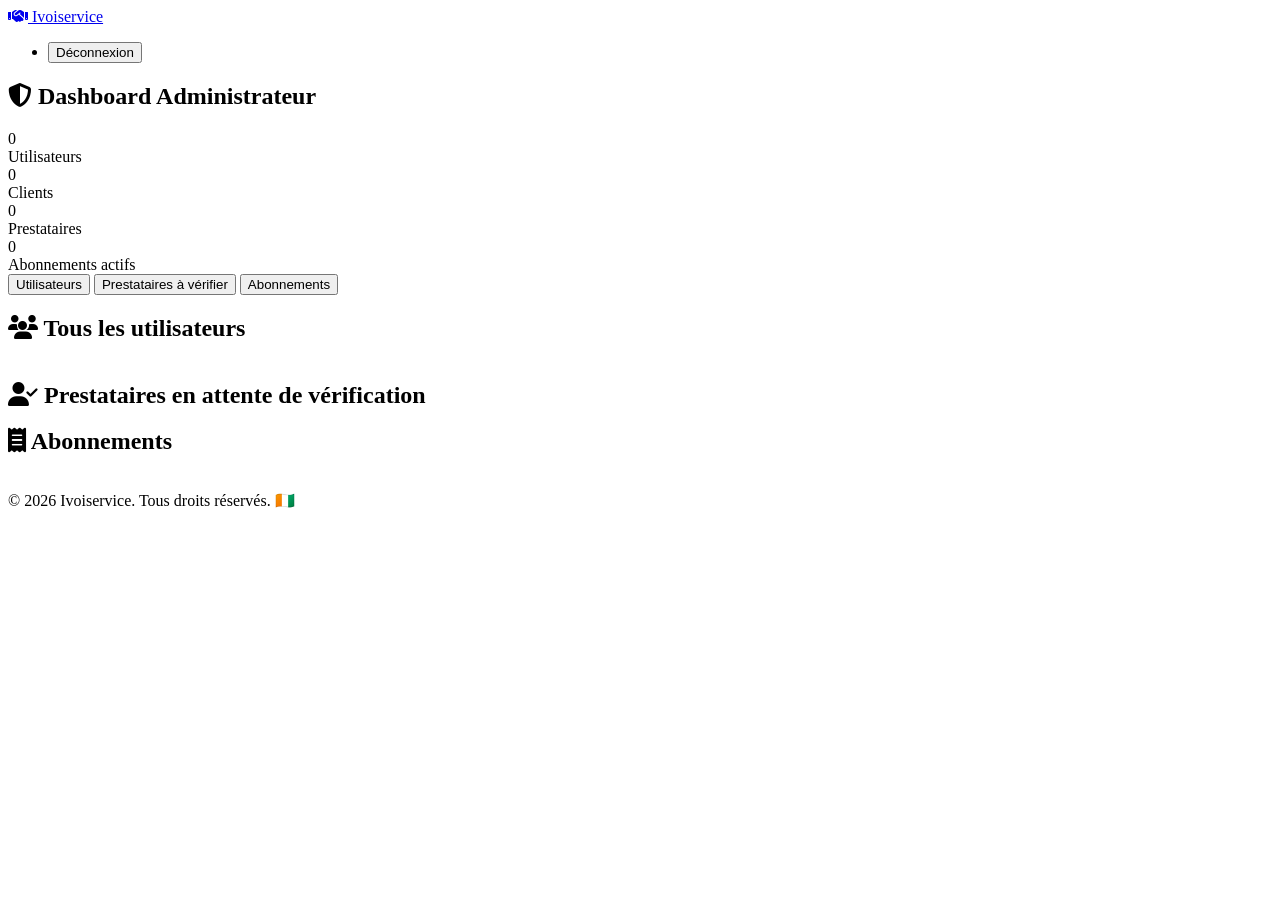
==== admin-dashboard.html @ 0ebce22f "Add admin dashboard HTML structure" ====
<!DOCTYPE html>
<html lang="fr">
<head>
  <meta charset="UTF-8">
  <meta name="viewport" content="width=device-width, initial-scale=1.0">
  <title>Dashboard Admin - Ivoiservice</title>
  <link rel="icon" type="image/svg+xml" href="data:image/svg+xml,<svg xmlns='http://www.w3.org/2000/svg' viewBox='0 0 100 100'><text y='.9em' font-size='90'>🇨🇮</text></svg>">
  <link href="https://fonts.googleapis.com/css2?family=Inter:wght@300;400;500;600;700;800&display=swap" rel="stylesheet">
  <link rel="stylesheet" href="https://cdn.jsdelivr.net/npm/@fortawesome/fontawesome-free@6.4.0/css/all.min.css">
  <link rel="stylesheet" href="css/style.css">
  <link rel="stylesheet" href="css/responsive.css">
</head>
<body>
  <header class="header">
    <div class="container">
      <nav class="navbar">
        <a href="index.html" class="logo">
          <i class="fas fa-handshake"></i>
          <span>Ivoiservice</span>
        </a>
        <ul class="nav-links">
          <li><button onclick="logout()" class="btn btn-outline btn-sm">Déconnexion</button></li>
        </ul>
      </nav>
    </div>
  </header>

  <section class="services">
    <div class="container">
      <h1 class="section-title">
        <i class="fas fa-shield-alt text-primary"></i>
        Dashboard Administrateur
      </h1>
      
      <div class="stats-grid mb-lg">
        <div class="stat-card">
          <div class="stat-value" id="totalUsers">0</div>
          <div class="stat-label">Utilisateurs</div>
        </div>
        <div class="stat-card">
          <div class="stat-value" id="totalClients">0</div>
          <div class="stat-label">Clients</div>
        </div>
        <div class="stat-card">
          <div class="stat-value" id="totalProviders">0</div>
          <div class="stat-label">Prestataires</div>
        </div>
        <div class="stat-card">
          <div class="stat-value" id="activeSubscriptions">0</div>
          <div class="stat-label">Abonnements actifs</div>
        </div>
      </div>
      
      <div class="tabs mb-md">
        <button class="tab active" onclick="switchTab('users')">Utilisateurs</button>
        <button class="tab" onclick="switchTab('providers')">Prestataires à vérifier</button>
        <button class="tab" onclick="switchTab('subscriptions')">Abonnements</button>
      </div>
      
      <div class="tab-content active" id="users-content">
        <div class="card">
          <h2><i class="fas fa-users text-primary"></i> Tous les utilisateurs</h2>
          <div class="table-container">
            <table id="usersTable"></table>
          </div>
        </div>
      </div>
      
      <div class="tab-content" id="providers-content">
        <div class="card">
          <h2><i class="fas fa-user-check text-primary"></i> Prestataires en attente de vérification</h2>
          <div id="providersVerificationList"></div>
        </div>
      </div>
      
      <div class="tab-content" id="subscriptions-content">
        <div class="card">
          <h2><i class="fas fa-receipt text-primary"></i> Abonnements</h2>
          <div class="table-container">
            <table id="subscriptionsTable"></table>
          </div>
        </div>
      </div>
    </div>
  </section>

  <footer class="footer">
    <div class="container">
      <div class="footer-bottom">
        <p>&copy; 2026 Ivoiservice. Tous droits réservés. 🇨🇮</p>
      </div>
    </div>
  </footer>

  <script src="js/utils.js"></script>
  <script src="js/auth.js"></script>
  <script src="js/search.js"></script>
  <script src="js/subscription.js"></script>
  <script>
    if (!Utils.requireRole('ADMIN')) {
      // Redirection gérée par requireRole
    } else {
      loadDashboard();
    }
    
    function loadDashboard() {
      loadStats();
      loadUsers();
      loadProvidersVerification();
      loadSubscriptions();
    }
    
    function loadStats() {
      const users = Utils.Storage.get('users', []);
      const clients = users.filter(u => u.role === 'CLIENT');
      const providers = users.filter(u => u.role === 'PROVIDER');
      const subStats = Subscription.getSubscriptionStats();
      
      document.getElementById('totalUsers').textContent = users.length;
      document.getElementById('totalClients').textContent = clients.length;
      document.getElementById('totalProviders').textContent = providers.length;
      document.getElementById('activeSubscriptions').textContent = subStats.active;
    }
    
    function loadUsers() {
      const users = Utils.Storage.get('users', []);
      const table = document.getElementById('usersTable');
      
      const roleColors = { CLIENT: 'primary', PROVIDER: 'warning', ADMIN: 'error' };
      
      table.innerHTML = `
        <thead>
          <tr>
            <th>Nom</th>
            <th>Email</th>
            <th>Téléphone</th>
            <th>Rôle</th>
            <th>Date d'inscription</th>
          </tr>
        </thead>
        <tbody>
          ${users.map(user => `
            <tr>
              <td>${user.firstName} ${user.lastName}</td>
              <td>${user.email}</td>
              <td>${Utils.formatPhoneNumber(user.phone)}</td>
              <td><span class="badge badge-${roleColors[user.role]}">${user.role}</span></td>
              <td>${Utils.formatDate(user.createdAt)}</td>
            </tr>
          `).join('')}
        </tbody>
      `;
    }
    
    function loadProvidersVerification() {
      const providerProfiles = Utils.Storage.get('providerProfiles', []);
      const users = Utils.Storage.get('users', []);
      const list = document.getElementById('providersVerificationList');
      
      const unverified = providerProfiles.filter(p => !p.isVerified);
      
      if (unverified.length === 0) {
        list.innerHTML = '<p class="text-light text-center" style="padding: 2rem;">Tous les prestataires sont vérifiés</p>';
        return;
      }
      
      list.innerHTML = unverified.map(profile => {
        const user = users.find(u => u.id === profile.userId);
        if (!user) return '';
        
        const professionName = Utils.PROFESSIONS[profile.profession];
        
        return `
          <div style="padding: 1.5rem; border-bottom: 1px solid var(--border);">
            <div style="display: flex; justify-content: space-between; align-items: center; flex-wrap: wrap; gap: 1rem;">
              <div>
                <strong>${user.firstName} ${user.lastName}</strong>
                <p style="color: var(--text-light); margin: 0.25rem 0;">
                  ${professionName} - ${Utils.formatPhoneNumber(user.phone)}
                </p>
                <small class="text-light">Inscrit le ${Utils.formatDate(user.createdAt)}</small>
              </div>
              <div style="display: flex; gap: 0.5rem;">
                <button onclick="verifyProvider('${profile.id}', true)" class="btn btn-success btn-sm">
                  <i class="fas fa-check"></i> Vérifier
                </button>
                <button onclick="verifyProvider('${profile.id}', false)" class="btn btn-outline btn-sm">
                  <i class="fas fa-times"></i> Refuser
                </button>
              </div>
            </div>
          </div>
        `;
      }).join('');
    }
    
    function loadSubscriptions() {
      const subscriptions = Utils.Storage.get('subscriptions', []);
      const users = Utils.Storage.get('users', []);
      const table = document.getElementById('subscriptionsTable');
      
      const statusColors = { ACTIVE: 'success', EXPIRED: 'warning', CANCELLED: 'error' };
      
      table.innerHTML = `
        <thead>
          <tr>
            <th>Client</th>
            <th>Montant</th>
            <th>Date début</th>
            <th>Date fin</th>
            <th>Statut</th>
          </tr>
        </thead>
        <tbody>
          ${subscriptions.map(sub => {
            const user = users.find(u => u.id === sub.userId);
            return `
              <tr>
                <td>${user ? user.firstName + ' ' + user.lastName : 'N/A'}</td>
                <td>${Utils.formatPrice(sub.amount)}</td>
                <td>${Utils.formatDate(sub.startDate)}</td>
                <td>${Utils.formatDate(sub.endDate)}</td>
                <td><span class="badge badge-${statusColors[sub.status]}">${sub.status}</span></td>
              </tr>
            `;
          }).join('')}
        </tbody>
      `;
    }
    
    function verifyProvider(profileId, approve) {
      const providerProfiles = Utils.Storage.get('providerProfiles', []);
      const index = providerProfiles.findIndex(p => p.id === profileId);
      
      if (index === -1) return;
      
      if (approve) {
        providerProfiles[index].isVerified = true;
        Utils.Storage.set('providerProfiles', providerProfiles);
        Utils.showToast('Prestataire vérifié avec succès', 'success');
      } else {
        Utils.showToast('Vérification refusée', 'info');
      }
      
      loadDashboard();
    }
    
    function switchTab(tabName) {
      document.querySelectorAll('.tab').forEach(t => t.classList.remove('active'));
      document.querySelectorAll('.tab-content').forEach(c => c.classList.remove('active'));
      
      event.target.classList.add('active');
      document.getElementById(tabName + '-content').classList.add('active');
    }
    
    function logout() {
      if (confirm('Voulez-vous vous déconnecter ?')) {
        Utils.Session.logout();
        Utils.showToast('Déconnexion réussie', 'success');
        setTimeout(() => window.location.href = 'index.html', 1000);
      }
    }
  </script>
</body>
</html>
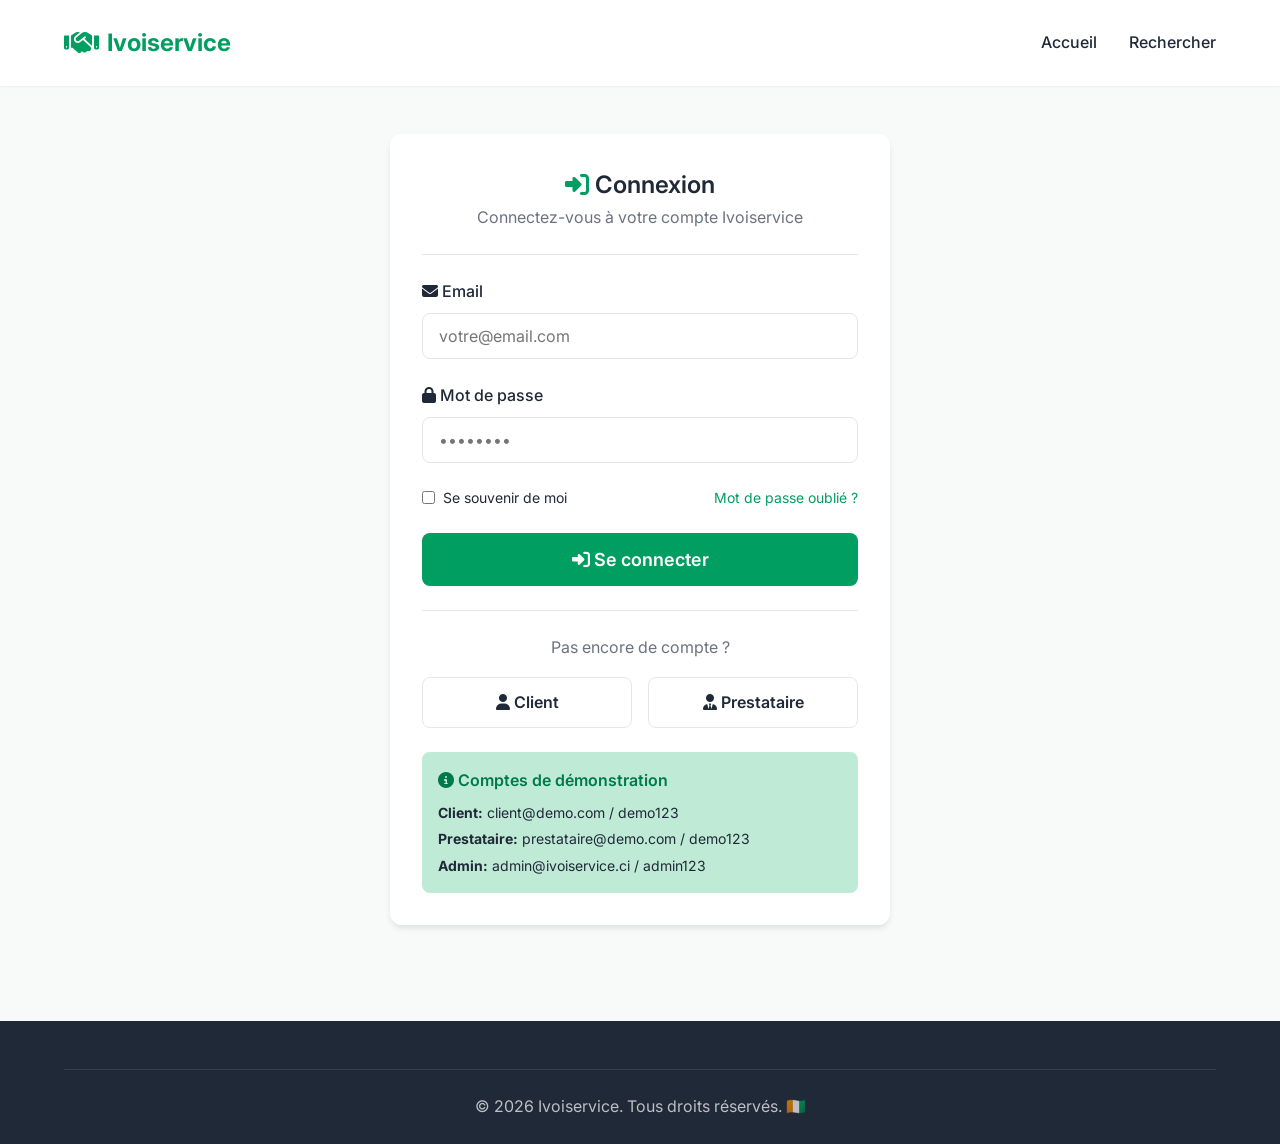
==== commit 6e618ba8: "Update admin-dashboard.html" ====
--- a/admin-dashboard.html
+++ b/admin-dashboard.html
@@ -9,6 +9,81 @@
   <link rel="stylesheet" href="https://cdn.jsdelivr.net/npm/@fortawesome/fontawesome-free@6.4.0/css/all.min.css">
   <link rel="stylesheet" href="css/style.css">
   <link rel="stylesheet" href="css/responsive.css">
+  
+  <style>
+    .back-btn {
+      display: inline-flex;
+      align-items: center;
+      gap: 0.5rem;
+      color: var(--primary);
+      font-weight: 600;
+      margin-bottom: 1rem;
+      transition: all 0.3s;
+    }
+    
+    .back-btn:hover {
+      gap: 0.75rem;
+    }
+    
+    .verification-card {
+      border: 2px solid var(--border);
+      border-radius: var(--radius-lg);
+      padding: 1.5rem;
+      margin-bottom: 1rem;
+      transition: all 0.3s;
+    }
+    
+    .verification-card:hover {
+      border-color: var(--primary);
+      box-shadow: var(--shadow-md);
+    }
+    
+    .id-document {
+      max-width: 300px;
+      border-radius: var(--radius-md);
+      cursor: pointer;
+      transition: transform 0.3s;
+      box-shadow: var(--shadow-md);
+    }
+    
+    .id-document:hover {
+      transform: scale(1.05);
+    }
+    
+    .freelance-tag {
+      display: inline-block;
+      background: linear-gradient(135deg, var(--primary), var(--primary-dark));
+      color: white;
+      padding: 0.25rem 0.75rem;
+      border-radius: var(--radius-full);
+      font-size: 0.75rem;
+      font-weight: 600;
+      text-transform: uppercase;
+      margin-left: 0.5rem;
+    }
+    
+    .status-badge {
+      padding: 0.5rem 1rem;
+      border-radius: var(--radius-md);
+      font-weight: 600;
+      font-size: 0.875rem;
+    }
+    
+    .status-pending {
+      background: #fff3cd;
+      color: #856404;
+    }
+    
+    .status-approved {
+      background: #d4edda;
+      color: #155724;
+    }
+    
+    .status-rejected {
+      background: #f8d7da;
+      color: #721c24;
+    }
+  </style>
 </head>
 <body>
   <header class="header">
@@ -19,7 +94,7 @@
           <span>Ivoiservice</span>
         </a>
         <ul class="nav-links">
-          <li><button onclick="logout()" class="btn btn-outline btn-sm">Déconnexion</button></li>
+          <li><button onclick="logout()" class="btn btn-outline btn-sm"><i class="fas fa-sign-out-alt"></i> Déconnexion</button></li>
         </ul>
       </nav>
     </div>
@@ -27,37 +102,68 @@
 
   <section class="services">
     <div class="container">
+      <!-- Bouton Retour -->
+      <a href="index.html" class="back-btn">
+        <i class="fas fa-arrow-left"></i>
+        Retour à l'accueil
+      </a>
+      
       <h1 class="section-title">
         <i class="fas fa-shield-alt text-primary"></i>
         Dashboard Administrateur
       </h1>
       
+      <!-- Stats -->
       <div class="stats-grid mb-lg">
         <div class="stat-card">
+          <div class="stat-icon" style="background: var(--primary);"><i class="fas fa-users"></i></div>
           <div class="stat-value" id="totalUsers">0</div>
           <div class="stat-label">Utilisateurs</div>
         </div>
         <div class="stat-card">
+          <div class="stat-icon" style="background: #3498db;"><i class="fas fa-user"></i></div>
           <div class="stat-value" id="totalClients">0</div>
           <div class="stat-label">Clients</div>
         </div>
         <div class="stat-card">
+          <div class="stat-icon" style="background: #f39c12;"><i class="fas fa-user-tie"></i></div>
           <div class="stat-value" id="totalProviders">0</div>
           <div class="stat-label">Prestataires</div>
         </div>
         <div class="stat-card">
+          <div class="stat-icon" style="background: #27ae60;"><i class="fas fa-crown"></i></div>
           <div class="stat-value" id="activeSubscriptions">0</div>
           <div class="stat-label">Abonnements actifs</div>
         </div>
-      </div>
-      
+        <div class="stat-card">
+          <div class="stat-icon" style="background: #e74c3c;"><i class="fas fa-clock"></i></div>
+          <div class="stat-value" id="pendingVerifications">0</div>
+          <div class="stat-label">CNI en attente</div>
+        </div>
+        <div class="stat-card">
+          <div class="stat-icon" style="background: #9b59b6;"><i class="fas fa-money-bill-wave"></i></div>
+          <div class="stat-value" id="totalRevenue">0</div>
+          <div class="stat-label">Revenus (FCFA)</div>
+        </div>
+      </div>
+      
+      <!-- Tabs -->
       <div class="tabs mb-md">
-        <button class="tab active" onclick="switchTab('users')">Utilisateurs</button>
-        <button class="tab" onclick="switchTab('providers')">Prestataires à vérifier</button>
-        <button class="tab" onclick="switchTab('subscriptions')">Abonnements</button>
-      </div>
-      
-      <div class="tab-content active" id="users-content">
+        <button class="tab active" onclick="switchTab('verification')"><i class="fas fa-id-card"></i> Validation CNI</button>
+        <button class="tab" onclick="switchTab('users')"><i class="fas fa-users"></i> Utilisateurs</button>
+        <button class="tab" onclick="switchTab('subscriptions')"><i class="fas fa-receipt"></i> Abonnements</button>
+      </div>
+      
+      <!-- Tab: Validation CNI -->
+      <div class="tab-content active" id="verification-content">
+        <div class="card">
+          <h2><i class="fas fa-id-card text-primary"></i> Documents d'identité à valider</h2>
+          <div id="verificationList"></div>
+        </div>
+      </div>
+      
+      <!-- Tab: Users -->
+      <div class="tab-content" id="users-content">
         <div class="card">
           <h2><i class="fas fa-users text-primary"></i> Tous les utilisateurs</h2>
           <div class="table-container">
@@ -66,13 +172,7 @@
         </div>
       </div>
       
-      <div class="tab-content" id="providers-content">
-        <div class="card">
-          <h2><i class="fas fa-user-check text-primary"></i> Prestataires en attente de vérification</h2>
-          <div id="providersVerificationList"></div>
-        </div>
-      </div>
-      
+      <!-- Tab: Subscriptions -->
       <div class="tab-content" id="subscriptions-content">
         <div class="card">
           <h2><i class="fas fa-receipt text-primary"></i> Abonnements</h2>
@@ -91,6 +191,14 @@
       </div>
     </div>
   </footer>
+
+  <!-- Modal Image CNI -->
+  <div class="modal" id="idModal">
+    <div class="modal-content" style="max-width: 900px;">
+      <button class="modal-close" onclick="closeIdModal()"><i class="fas fa-times"></i></button>
+      <div id="idModalContent"></div>
+    </div>
+  </div>
 
   <script src="js/utils.js"></script>
   <script src="js/auth.js"></script>
@@ -105,8 +213,8 @@
     
     function loadDashboard() {
       loadStats();
+      loadVerificationList();
       loadUsers();
-      loadProvidersVerification();
       loadSubscriptions();
     }
     
@@ -115,11 +223,149 @@
       const clients = users.filter(u => u.role === 'CLIENT');
       const providers = users.filter(u => u.role === 'PROVIDER');
       const subStats = Subscription.getSubscriptionStats();
+      const pending = Auth.getPendingVerifications();
       
       document.getElementById('totalUsers').textContent = users.length;
       document.getElementById('totalClients').textContent = clients.length;
       document.getElementById('totalProviders').textContent = providers.length;
       document.getElementById('activeSubscriptions').textContent = subStats.active;
+      document.getElementById('pendingVerifications').textContent = pending.length;
+      document.getElementById('totalRevenue').textContent = Utils.formatPrice(subStats.revenue).replace(' FCFA', '');
+    }
+    
+    function loadVerificationList() {
+      const pendingProfiles = Auth.getPendingVerifications();
+      const users = Utils.Storage.get('users', []);
+      const list = document.getElementById('verificationList');
+      
+      if (pendingProfiles.length === 0) {
+        list.innerHTML = `
+          <p class="text-light text-center" style="padding: 2rem;">
+            <i class="fas fa-check-circle" style="font-size: 3rem; display: block; margin-bottom: 1rem; color: var(--success);"></i>
+            Tous les documents sont validés !
+          </p>
+        `;
+        return;
+      }
+      
+      list.innerHTML = pendingProfiles.map(profile => {
+        const user = users.find(u => u.id === profile.userId);
+        if (!user) return '';
+        
+        const professionName = Utils.PROFESSIONS[profile.profession] || Utils.FREELANCE_PROFESSIONS[profile.profession] || profile.profession;
+        
+        const statusConfig = {
+          PENDING: { class: 'status-pending', icon: 'clock', text: 'En attente' },
+          APPROVED: { class: 'status-approved', icon: 'check-circle', text: 'Approuvé' },
+          REJECTED: { class: 'status-rejected', icon: 'times-circle', text: 'Rejeté' }
+        };
+        const status = statusConfig[profile.idDocumentStatus] || statusConfig.PENDING;
+        
+        return `
+          <div class="verification-card">
+            <div style="display: flex; justify-content: space-between; align-items: flex-start; gap: 2rem; flex-wrap: wrap;">
+              <div style="flex: 1; min-width: 300px;">
+                <h3 style="margin: 0 0 0.5rem 0; font-size: 1.25rem;">
+                  ${user.firstName} ${user.lastName}
+                  ${profile.isFreelance ? '<span class="freelance-tag">FREELANCE</span>' : ''}
+                </h3>
+                <p style="color: var(--text-light); margin: 0.25rem 0;">
+                  <i class="fas fa-briefcase"></i> ${professionName}
+                </p>
+                <p style="color: var(--text-light); margin: 0.25rem 0;">
+                  <i class="fas fa-envelope"></i> ${user.email}
+                </p>
+                <p style="color: var(--text-light); margin: 0.25rem 0;">
+                  <i class="fas fa-phone"></i> ${Utils.formatPhoneNumber(user.phone)}
+                </p>
+                <p style="color: var(--text-light); margin: 0.5rem 0 0;">
+                  <i class="fas fa-calendar"></i> Inscrit le ${Utils.formatDate(user.createdAt)}
+                </p>
+                
+                <div style="margin-top: 1rem;">
+                  <span class="status-badge ${status.class}">
+                    <i class="fas fa-${status.icon}"></i> ${status.text}
+                  </span>
+                </div>
+              </div>
+              
+              <div style="text-align: center;">
+                <p style="margin: 0 0 0.5rem; font-weight: 600; color: var(--text);">Document d'identité</p>
+                ${profile.idDocumentUrl ? `
+                  <img 
+                    src="${profile.idDocumentUrl}" 
+                    alt="CNI ${user.firstName}" 
+                    class="id-document"
+                    onclick="openIdModal('${profile.id}')"
+                  >
+                  <p style="margin: 1rem 0 0; font-size: 0.875rem; color: var(--text-light);">
+                    <i class="fas fa-search-plus"></i> Cliquer pour agrandir
+                  </p>
+                ` : '<p class="text-light">Aucun document</p>'}
+              </div>
+            </div>
+            
+            <div style="margin-top: 1.5rem; padding-top: 1.5rem; border-top: 1px solid var(--border); display: flex; gap: 1rem; justify-content: flex-end;">
+              <button onclick="verifyDocument('${profile.id}', 'APPROVED')" class="btn btn-success">
+                <i class="fas fa-check"></i> Approuver
+              </button>
+              <button onclick="verifyDocument('${profile.id}', 'REJECTED')" class="btn btn-outline">
+                <i class="fas fa-times"></i> Rejeter
+              </button>
+            </div>
+          </div>
+        `;
+      }).join('');
+    }
+    
+    function openIdModal(profileId) {
+      const providerProfiles = Utils.Storage.get('providerProfiles', []);
+      const profile = providerProfiles.find(p => p.id === profileId);
+      const users = Utils.Storage.get('users', []);
+      const user = users.find(u => u.id === profile.userId);
+      
+      if (!profile || !user) return;
+      
+      document.getElementById('idModalContent').innerHTML = `
+        <h2 style="margin-bottom: 1rem;">
+          <i class="fas fa-id-card text-primary"></i> 
+          Document d'identité - ${user.firstName} ${user.lastName}
+        </h2>
+        <img 
+          src="${profile.idDocumentUrl}" 
+          alt="CNI" 
+          style="width: 100%; border-radius: var(--radius-lg); box-shadow: var(--shadow-lg);"
+        >
+        <div style="margin-top: 1.5rem; display: flex; gap: 1rem; justify-content: center;">
+          <button onclick="verifyDocument('${profile.id}', 'APPROVED'); closeIdModal();" class="btn btn-success btn-lg">
+            <i class="fas fa-check"></i> Approuver
+          </button>
+          <button onclick="verifyDocument('${profile.id}', 'REJECTED'); closeIdModal();" class="btn btn-outline btn-lg">
+            <i class="fas fa-times"></i> Rejeter
+          </button>
+        </div>
+      `;
+      
+      document.getElementById('idModal').classList.add('show');
+    }
+    
+    function closeIdModal() {
+      document.getElementById('idModal').classList.remove('show');
+    }
+    
+    function verifyDocument(profileId, status) {
+      const result = Auth.verifyIdDocument(profileId, status);
+      
+      if (result.success) {
+        if (status === 'APPROVED') {
+          Utils.showToast('Document approuvé avec succès', 'success');
+        } else {
+          Utils.showToast('Document rejeté', 'info');
+        }
+        loadDashboard();
+      } else {
+        Utils.showToast(result.message, 'error');
+      }
     }
     
     function loadUsers() {
@@ -141,7 +387,7 @@
         <tbody>
           ${users.map(user => `
             <tr>
-              <td>${user.firstName} ${user.lastName}</td>
+              <td><strong>${user.firstName} ${user.lastName}</strong></td>
               <td>${user.email}</td>
               <td>${Utils.formatPhoneNumber(user.phone)}</td>
               <td><span class="badge badge-${roleColors[user.role]}">${user.role}</span></td>
@@ -152,97 +398,47 @@
       `;
     }
     
-    function loadProvidersVerification() {
-      const providerProfiles = Utils.Storage.get('providerProfiles', []);
-      const users = Utils.Storage.get('users', []);
-      const list = document.getElementById('providersVerificationList');
-      
-      const unverified = providerProfiles.filter(p => !p.isVerified);
-      
-      if (unverified.length === 0) {
-        list.innerHTML = '<p class="text-light text-center" style="padding: 2rem;">Tous les prestataires sont vérifiés</p>';
-        return;
-      }
-      
-      list.innerHTML = unverified.map(profile => {
-        const user = users.find(u => u.id === profile.userId);
-        if (!user) return '';
-        
-        const professionName = Utils.PROFESSIONS[profile.profession];
-        
-        return `
-          <div style="padding: 1.5rem; border-bottom: 1px solid var(--border);">
-            <div style="display: flex; justify-content: space-between; align-items: center; flex-wrap: wrap; gap: 1rem;">
-              <div>
-                <strong>${user.firstName} ${user.lastName}</strong>
-                <p style="color: var(--text-light); margin: 0.25rem 0;">
-                  ${professionName} - ${Utils.formatPhoneNumber(user.phone)}
-                </p>
-                <small class="text-light">Inscrit le ${Utils.formatDate(user.createdAt)}</small>
-              </div>
-              <div style="display: flex; gap: 0.5rem;">
-                <button onclick="verifyProvider('${profile.id}', true)" class="btn btn-success btn-sm">
-                  <i class="fas fa-check"></i> Vérifier
-                </button>
-                <button onclick="verifyProvider('${profile.id}', false)" class="btn btn-outline btn-sm">
-                  <i class="fas fa-times"></i> Refuser
-                </button>
-              </div>
-            </div>
-          </div>
-        `;
-      }).join('');
-    }
-    
     function loadSubscriptions() {
       const subscriptions = Utils.Storage.get('subscriptions', []);
       const users = Utils.Storage.get('users', []);
       const table = document.getElementById('subscriptionsTable');
       
       const statusColors = { ACTIVE: 'success', EXPIRED: 'warning', CANCELLED: 'error' };
+      const statusIcons = { ACTIVE: 'check-circle', EXPIRED: 'clock', CANCELLED: 'ban' };
+      
+      const sortedSubs = subscriptions.sort((a, b) => b.createdAt - a.createdAt);
       
       table.innerHTML = `
         <thead>
           <tr>
             <th>Client</th>
             <th>Montant</th>
+            <th>Paiement</th>
             <th>Date début</th>
             <th>Date fin</th>
             <th>Statut</th>
           </tr>
         </thead>
         <tbody>
-          ${subscriptions.map(sub => {
+          ${sortedSubs.map(sub => {
             const user = users.find(u => u.id === sub.userId);
             return `
               <tr>
-                <td>${user ? user.firstName + ' ' + user.lastName : 'N/A'}</td>
-                <td>${Utils.formatPrice(sub.amount)}</td>
+                <td><strong>${user ? user.firstName + ' ' + user.lastName : 'N/A'}</strong></td>
+                <td><strong>${Utils.formatPrice(sub.amount)}</strong></td>
+                <td>${sub.paymentMethod || 'N/A'}</td>
                 <td>${Utils.formatDate(sub.startDate)}</td>
                 <td>${Utils.formatDate(sub.endDate)}</td>
-                <td><span class="badge badge-${statusColors[sub.status]}">${sub.status}</span></td>
+                <td>
+                  <span class="badge badge-${statusColors[sub.status]}">
+                    <i class="fas fa-${statusIcons[sub.status]}"></i> ${sub.status}
+                  </span>
+                </td>
               </tr>
             `;
           }).join('')}
         </tbody>
       `;
-    }
-    
-    function verifyProvider(profileId, approve) {
-      const providerProfiles = Utils.Storage.get('providerProfiles', []);
-      const index = providerProfiles.findIndex(p => p.id === profileId);
-      
-      if (index === -1) return;
-      
-      if (approve) {
-        providerProfiles[index].isVerified = true;
-        Utils.Storage.set('providerProfiles', providerProfiles);
-        Utils.showToast('Prestataire vérifié avec succès', 'success');
-      } else {
-        Utils.showToast('Vérification refusée', 'info');
-      }
-      
-      loadDashboard();
     }
     
     function switchTab(tabName) {
--- a/css/style.css
+++ b/css/style.css
@@ -0,0 +1,821 @@
+/* ==============================================
+   IVOISERVICE - Styles Principaux
+   ============================================== */
+
+/* Variables CSS */
+:root {
+  /* Couleurs */
+  --primary: #009E60;
+  --primary-dark: #007A4A;
+  --primary-soft: #BFEAD6;
+  --background: #F7FAF9;
+  --card: #FFFFFF;
+  --text: #1F2937;
+  --text-light: #6B7280;
+  --text-lighter: #9CA3AF;
+  --border: #E5E7EB;
+  --error: #EF4444;
+  --success: #10B981;
+  --warning: #F59E0B;
+  
+  /* Espacements */
+  --spacing-xs: 0.5rem;
+  --spacing-sm: 1rem;
+  --spacing-md: 1.5rem;
+  --spacing-lg: 2rem;
+  --spacing-xl: 3rem;
+  
+  /* Border radius */
+  --radius-sm: 0.375rem;
+  --radius-md: 0.5rem;
+  --radius-lg: 0.75rem;
+  --radius-xl: 1rem;
+  
+  /* Ombres */
+  --shadow-sm: 0 1px 2px 0 rgba(0, 0, 0, 0.05);
+  --shadow-md: 0 4px 6px -1px rgba(0, 0, 0, 0.1);
+  --shadow-lg: 0 10px 15px -3px rgba(0, 0, 0, 0.1);
+  --shadow-xl: 0 20px 25px -5px rgba(0, 0, 0, 0.1);
+  
+  /* Transitions */
+  --transition: all 0.3s ease;
+}
+
+/* Reset et Base */
+* {
+  margin: 0;
+  padding: 0;
+  box-sizing: border-box;
+}
+
+body {
+  font-family: 'Inter', -apple-system, BlinkMacSystemFont, 'Segoe UI', Roboto, sans-serif;
+  background-color: var(--background);
+  color: var(--text);
+  line-height: 1.6;
+  font-size: 16px;
+}
+
+a {
+  text-decoration: none;
+  color: inherit;
+  transition: var(--transition);
+}
+
+img {
+  max-width: 100%;
+  height: auto;
+  display: block;
+}
+
+button {
+  font-family: inherit;
+  cursor: pointer;
+  border: none;
+  transition: var(--transition);
+}
+
+input, textarea, select {
+  font-family: inherit;
+  font-size: inherit;
+  border: 1px solid var(--border);
+  border-radius: var(--radius-md);
+  padding: 0.75rem 1rem;
+  width: 100%;
+  transition: var(--transition);
+}
+
+input:focus, textarea:focus, select:focus {
+  outline: none;
+  border-color: var(--primary);
+  box-shadow: 0 0 0 3px rgba(0, 158, 96, 0.1);
+}
+
+/* Container */
+.container {
+  max-width: 1200px;
+  margin: 0 auto;
+  padding: 0 var(--spacing-md);
+}
+
+/* Header / Navigation */
+.header {
+  background-color: var(--card);
+  box-shadow: var(--shadow-sm);
+  position: sticky;
+  top: 0;
+  z-index: 1000;
+}
+
+.navbar {
+  display: flex;
+  justify-content: space-between;
+  align-items: center;
+  padding: var(--spacing-md) 0;
+}
+
+.logo {
+  display: flex;
+  align-items: center;
+  gap: 0.5rem;
+  font-size: 1.5rem;
+  font-weight: 700;
+  color: var(--primary);
+}
+
+.logo i {
+  font-size: 1.75rem;
+}
+
+.nav-links {
+  display: flex;
+  gap: var(--spacing-lg);
+  list-style: none;
+  align-items: center;
+}
+
+.nav-links a {
+  color: var(--text);
+  font-weight: 500;
+  padding: 0.5rem 0;
+  position: relative;
+}
+
+.nav-links a:hover {
+  color: var(--primary);
+}
+
+.nav-links a::after {
+  content: '';
+  position: absolute;
+  bottom: 0;
+  left: 0;
+  width: 0;
+  height: 2px;
+  background-color: var(--primary);
+  transition: width 0.3s ease;
+}
+
+.nav-links a:hover::after {
+  width: 100%;
+}
+
+/* Boutons */
+.btn {
+  display: inline-block;
+  padding: 0.75rem 1.5rem;
+  border-radius: var(--radius-md);
+  font-weight: 600;
+  text-align: center;
+  transition: var(--transition);
+  cursor: pointer;
+}
+
+.btn-primary {
+  background-color: var(--primary);
+  color: white;
+}
+
+.btn-primary:hover {
+  background-color: var(--primary-dark);
+  transform: translateY(-2px);
+  box-shadow: var(--shadow-lg);
+}
+
+.btn-secondary {
+  background-color: transparent;
+  color: var(--primary);
+  border: 2px solid var(--primary);
+}
+
+.btn-secondary:hover {
+  background-color: var(--primary);
+  color: white;
+}
+
+.btn-outline {
+  background-color: transparent;
+  border: 1px solid var(--border);
+  color: var(--text);
+}
+
+.btn-outline:hover {
+  background-color: var(--background);
+  border-color: var(--primary);
+  color: var(--primary);
+}
+
+.btn-full {
+  width: 100%;
+}
+
+.btn-sm {
+  padding: 0.5rem 1rem;
+  font-size: 0.875rem;
+}
+
+.btn-lg {
+  padding: 1rem 2rem;
+  font-size: 1.125rem;
+}
+
+/* Hero Section */
+.hero {
+  background: linear-gradient(135deg, var(--primary) 0%, var(--primary-dark) 100%);
+  color: white;
+  padding: var(--spacing-xl) 0;
+  text-align: center;
+}
+
+.hero h1 {
+  font-size: 3rem;
+  font-weight: 800;
+  margin-bottom: var(--spacing-md);
+  line-height: 1.2;
+}
+
+.hero p {
+  font-size: 1.25rem;
+  margin-bottom: var(--spacing-lg);
+  opacity: 0.95;
+  max-width: 600px;
+  margin-left: auto;
+  margin-right: auto;
+}
+
+.hero-buttons {
+  display: flex;
+  gap: var(--spacing-md);
+  justify-content: center;
+  flex-wrap: wrap;
+}
+
+/* Services Grid */
+.services {
+  padding: var(--spacing-xl) 0;
+}
+
+.section-title {
+  text-align: center;
+  font-size: 2.5rem;
+  font-weight: 700;
+  margin-bottom: var(--spacing-md);
+  color: var(--text);
+}
+
+.section-subtitle {
+  text-align: center;
+  font-size: 1.125rem;
+  color: var(--text-light);
+  margin-bottom: var(--spacing-xl);
+  max-width: 700px;
+  margin-left: auto;
+  margin-right: auto;
+}
+
+.services-grid {
+  display: grid;
+  grid-template-columns: repeat(auto-fit, minmax(250px, 1fr));
+  gap: var(--spacing-lg);
+}
+
+.service-card {
+  background-color: var(--card);
+  padding: var(--spacing-lg);
+  border-radius: var(--radius-lg);
+  box-shadow: var(--shadow-md);
+  text-align: center;
+  transition: var(--transition);
+  border: 2px solid transparent;
+}
+
+.service-card:hover {
+  transform: translateY(-5px);
+  box-shadow: var(--shadow-xl);
+  border-color: var(--primary-soft);
+}
+
+.service-icon {
+  font-size: 3rem;
+  color: var(--primary);
+  margin-bottom: var(--spacing-md);
+}
+
+.service-card h3 {
+  font-size: 1.25rem;
+  font-weight: 600;
+  margin-bottom: var(--spacing-sm);
+  color: var(--text);
+}
+
+.service-card p {
+  color: var(--text-light);
+  font-size: 0.95rem;
+}
+
+/* Cards */
+.card {
+  background-color: var(--card);
+  border-radius: var(--radius-lg);
+  box-shadow: var(--shadow-md);
+  padding: var(--spacing-lg);
+  transition: var(--transition);
+}
+
+.card:hover {
+  box-shadow: var(--shadow-lg);
+}
+
+.card-header {
+  border-bottom: 1px solid var(--border);
+  padding-bottom: var(--spacing-md);
+  margin-bottom: var(--spacing-md);
+}
+
+.card-title {
+  font-size: 1.5rem;
+  font-weight: 600;
+  color: var(--text);
+}
+
+/* Forms */
+.form-group {
+  margin-bottom: var(--spacing-md);
+}
+
+.form-label {
+  display: block;
+  font-weight: 500;
+  margin-bottom: var(--spacing-xs);
+  color: var(--text);
+}
+
+.form-input {
+  width: 100%;
+}
+
+.form-error {
+  color: var(--error);
+  font-size: 0.875rem;
+  margin-top: var(--spacing-xs);
+  display: none;
+}
+
+.form-error.show {
+  display: block;
+}
+
+.form-help {
+  font-size: 0.875rem;
+  color: var(--text-light);
+  margin-top: var(--spacing-xs);
+}
+
+/* Badges */
+.badge {
+  display: inline-block;
+  padding: 0.25rem 0.75rem;
+  border-radius: 9999px;
+  font-size: 0.75rem;
+  font-weight: 600;
+  text-transform: uppercase;
+  letter-spacing: 0.5px;
+}
+
+.badge-primary {
+  background-color: var(--primary-soft);
+  color: var(--primary-dark);
+}
+
+.badge-success {
+  background-color: #D1FAE5;
+  color: #065F46;
+}
+
+.badge-warning {
+  background-color: #FEF3C7;
+  color: #92400E;
+}
+
+.badge-error {
+  background-color: #FEE2E2;
+  color: #991B1B;
+}
+
+.badge-gray {
+  background-color: #F3F4F6;
+  color: #4B5563;
+}
+
+/* Alert */
+.alert {
+  padding: var(--spacing-md);
+  border-radius: var(--radius-md);
+  margin-bottom: var(--spacing-md);
+  display: flex;
+  align-items: center;
+  gap: var(--spacing-sm);
+}
+
+.alert-success {
+  background-color: #D1FAE5;
+  color: #065F46;
+  border-left: 4px solid var(--success);
+}
+
+.alert-error {
+  background-color: #FEE2E2;
+  color: #991B1B;
+  border-left: 4px solid var(--error);
+}
+
+.alert-warning {
+  background-color: #FEF3C7;
+  color: #92400E;
+  border-left: 4px solid var(--warning);
+}
+
+.alert-info {
+  background-color: var(--primary-soft);
+  color: var(--primary-dark);
+  border-left: 4px solid var(--primary);
+}
+
+/* Stats */
+.stats-grid {
+  display: grid;
+  grid-template-columns: repeat(auto-fit, minmax(200px, 1fr));
+  gap: var(--spacing-md);
+  margin-bottom: var(--spacing-lg);
+}
+
+.stat-card {
+  background-color: var(--card);
+  padding: var(--spacing-md);
+  border-radius: var(--radius-lg);
+  box-shadow: var(--shadow-sm);
+  text-align: center;
+}
+
+.stat-value {
+  font-size: 2.5rem;
+  font-weight: 700;
+  color: var(--primary);
+  margin-bottom: var(--spacing-xs);
+}
+
+.stat-label {
+  color: var(--text-light);
+  font-size: 0.875rem;
+  text-transform: uppercase;
+  letter-spacing: 0.5px;
+}
+
+/* Provider Card */
+.provider-card {
+  background-color: var(--card);
+  border-radius: var(--radius-lg);
+  box-shadow: var(--shadow-md);
+  overflow: hidden;
+  transition: var(--transition);
+  cursor: pointer;
+}
+
+.provider-card:hover {
+  transform: translateY(-5px);
+  box-shadow: var(--shadow-xl);
+}
+
+.provider-avatar {
+  width: 100%;
+  height: 200px;
+  object-fit: cover;
+  background: linear-gradient(135deg, var(--primary-soft) 0%, var(--primary) 100%);
+  display: flex;
+  align-items: center;
+  justify-content: center;
+  font-size: 4rem;
+  color: white;
+}
+
+.provider-info {
+  padding: var(--spacing-md);
+}
+
+.provider-name {
+  font-size: 1.25rem;
+  font-weight: 600;
+  margin-bottom: var(--spacing-xs);
+  color: var(--text);
+}
+
+.provider-profession {
+  color: var(--primary);
+  font-weight: 500;
+  margin-bottom: var(--spacing-sm);
+}
+
+.provider-rating {
+  display: flex;
+  align-items: center;
+  gap: var(--spacing-xs);
+  margin-bottom: var(--spacing-sm);
+  color: var(--warning);
+}
+
+.provider-meta {
+  display: flex;
+  justify-content: space-between;
+  align-items: center;
+  padding-top: var(--spacing-sm);
+  border-top: 1px solid var(--border);
+  font-size: 0.875rem;
+  color: var(--text-light);
+}
+
+/* Rating Stars */
+.stars {
+  display: inline-flex;
+  gap: 0.25rem;
+}
+
+.star {
+  color: var(--warning);
+}
+
+.star.empty {
+  color: var(--border);
+}
+
+/* Footer */
+.footer {
+  background-color: var(--text);
+  color: white;
+  padding: var(--spacing-xl) 0 var(--spacing-md);
+  margin-top: var(--spacing-xl);
+}
+
+.footer-content {
+  display: grid;
+  grid-template-columns: repeat(auto-fit, minmax(250px, 1fr));
+  gap: var(--spacing-lg);
+  margin-bottom: var(--spacing-lg);
+}
+
+.footer-section h3 {
+  margin-bottom: var(--spacing-md);
+  color: white;
+}
+
+.footer-section ul {
+  list-style: none;
+}
+
+.footer-section ul li {
+  margin-bottom: var(--spacing-sm);
+}
+
+.footer-section a {
+  color: rgba(255, 255, 255, 0.8);
+}
+
+.footer-section a:hover {
+  color: white;
+}
+
+.footer-bottom {
+  text-align: center;
+  padding-top: var(--spacing-md);
+  border-top: 1px solid rgba(255, 255, 255, 0.1);
+  color: rgba(255, 255, 255, 0.7);
+}
+
+/* Utility Classes */
+.text-center { text-align: center; }
+.text-left { text-align: left; }
+.text-right { text-align: right; }
+
+.text-primary { color: var(--primary); }
+.text-success { color: var(--success); }
+.text-error { color: var(--error); }
+.text-warning { color: var(--warning); }
+.text-light { color: var(--text-light); }
+
+.bg-primary { background-color: var(--primary); }
+.bg-soft { background-color: var(--primary-soft); }
+
+.mt-xs { margin-top: var(--spacing-xs); }
+.mt-sm { margin-top: var(--spacing-sm); }
+.mt-md { margin-top: var(--spacing-md); }
+.mt-lg { margin-top: var(--spacing-lg); }
+.mt-xl { margin-top: var(--spacing-xl); }
+
+.mb-xs { margin-bottom: var(--spacing-xs); }
+.mb-sm { margin-bottom: var(--spacing-sm); }
+.mb-md { margin-bottom: var(--spacing-md); }
+.mb-lg { margin-bottom: var(--spacing-lg); }
+.mb-xl { margin-bottom: var(--spacing-xl); }
+
+.flex { display: flex; }
+.flex-col { flex-direction: column; }
+.items-center { align-items: center; }
+.justify-between { justify-content: space-between; }
+.justify-center { justify-content: center; }
+.gap-sm { gap: var(--spacing-sm); }
+.gap-md { gap: var(--spacing-md); }
+
+.hidden { display: none; }
+.block { display: block; }
+
+/* Loading Spinner */
+.spinner {
+  border: 3px solid var(--border);
+  border-top: 3px solid var(--primary);
+  border-radius: 50%;
+  width: 40px;
+  height: 40px;
+  animation: spin 1s linear infinite;
+  margin: var(--spacing-lg) auto;
+}
+
+@keyframes spin {
+  0% { transform: rotate(0deg); }
+  100% { transform: rotate(360deg); }
+}
+
+/* Modal */
+.modal {
+  display: none;
+  position: fixed;
+  top: 0;
+  left: 0;
+  width: 100%;
+  height: 100%;
+  background-color: rgba(0, 0, 0, 0.5);
+  z-index: 2000;
+  align-items: center;
+  justify-content: center;
+}
+
+.modal.show {
+  display: flex;
+}
+
+.modal-content {
+  background-color: var(--card);
+  border-radius: var(--radius-lg);
+  padding: var(--spacing-lg);
+  max-width: 500px;
+  width: 90%;
+  max-height: 90vh;
+  overflow-y: auto;
+  position: relative;
+  animation: modalSlideIn 0.3s ease;
+}
+
+@keyframes modalSlideIn {
+  from {
+    transform: translateY(-50px);
+    opacity: 0;
+  }
+  to {
+    transform: translateY(0);
+    opacity: 1;
+  }
+}
+
+.modal-close {
+  position: absolute;
+  top: var(--spacing-md);
+  right: var(--spacing-md);
+  font-size: 1.5rem;
+  color: var(--text-light);
+  cursor: pointer;
+  background: none;
+  border: none;
+  width: 32px;
+  height: 32px;
+  display: flex;
+  align-items: center;
+  justify-content: center;
+  border-radius: 50%;
+}
+
+.modal-close:hover {
+  background-color: var(--background);
+  color: var(--text);
+}
+
+/* Tabs */
+.tabs {
+  display: flex;
+  border-bottom: 2px solid var(--border);
+  margin-bottom: var(--spacing-lg);
+  gap: var(--spacing-md);
+}
+
+.tab {
+  padding: var(--spacing-sm) var(--spacing-md);
+  background: none;
+  border: none;
+  color: var(--text-light);
+  font-weight: 500;
+  cursor: pointer;
+  position: relative;
+  transition: var(--transition);
+}
+
+.tab:hover {
+  color: var(--primary);
+}
+
+.tab.active {
+  color: var(--primary);
+}
+
+.tab.active::after {
+  content: '';
+  position: absolute;
+  bottom: -2px;
+  left: 0;
+  right: 0;
+  height: 2px;
+  background-color: var(--primary);
+}
+
+.tab-content {
+  display: none;
+}
+
+.tab-content.active {
+  display: block;
+}
+
+/* Table */
+.table-container {
+  overflow-x: auto;
+}
+
+table {
+  width: 100%;
+  border-collapse: collapse;
+  background-color: var(--card);
+  border-radius: var(--radius-lg);
+  overflow: hidden;
+}
+
+thead {
+  background-color: var(--background);
+}
+
+th {
+  text-align: left;
+  padding: var(--spacing-md);
+  font-weight: 600;
+  color: var(--text);
+  text-transform: uppercase;
+  font-size: 0.875rem;
+  letter-spacing: 0.5px;
+}
+
+td {
+  padding: var(--spacing-md);
+  border-top: 1px solid var(--border);
+}
+
+tr:hover {
+  background-color: var(--background);
+}
+
+/* Pagination */
+.pagination {
+  display: flex;
+  justify-content: center;
+  gap: var(--spacing-sm);
+  margin-top: var(--spacing-lg);
+}
+
+.pagination button {
+  padding: 0.5rem 1rem;
+  border: 1px solid var(--border);
+  background-color: var(--card);
+  color: var(--text);
+  border-radius: var(--radius-md);
+  cursor: pointer;
+}
+
+.pagination button:hover {
+  background-color: var(--primary-soft);
+  border-color: var(--primary);
+}
+
+.pagination button.active {
+  background-color: var(--primary);
+  color: white;
+  border-color: var(--primary);
+}
+
+.pagination button:disabled {
+  opacity: 0.5;
+  cursor: not-allowed;
+}
--- a/css/responsive.css
+++ b/css/responsive.css
@@ -0,0 +1,447 @@
+/* ==============================================
+   IVOISERVICE - Responsive Styles
+   ============================================== */
+
+/* Tablets et écrans moyens (max 1024px) */
+@media (max-width: 1024px) {
+  .hero h1 {
+    font-size: 2.5rem;
+  }
+  
+  .hero p {
+    font-size: 1.125rem;
+  }
+  
+  .section-title {
+    font-size: 2rem;
+  }
+  
+  .services-grid {
+    grid-template-columns: repeat(auto-fit, minmax(200px, 1fr));
+    gap: var(--spacing-md);
+  }
+  
+  .footer-content {
+    grid-template-columns: repeat(2, 1fr);
+  }
+}
+
+/* Tablettes portrait (max 768px) */
+@media (max-width: 768px) {
+  /* Navigation mobile */
+  .nav-links {
+    position: fixed;
+    top: 0;
+    right: -100%;
+    height: 100vh;
+    width: 80%;
+    max-width: 300px;
+    background-color: var(--card);
+    flex-direction: column;
+    padding: var(--spacing-xl) var(--spacing-lg);
+    box-shadow: var(--shadow-xl);
+    transition: right 0.3s ease;
+    z-index: 1001;
+    justify-content: flex-start;
+    gap: var(--spacing-md);
+  }
+  
+  .nav-links.active {
+    right: 0;
+  }
+  
+  .nav-toggle {
+    display: block;
+    font-size: 1.5rem;
+    color: var(--text);
+    cursor: pointer;
+  }
+  
+  .nav-overlay {
+    display: none;
+    position: fixed;
+    top: 0;
+    left: 0;
+    width: 100%;
+    height: 100%;
+    background-color: rgba(0, 0, 0, 0.5);
+    z-index: 1000;
+  }
+  
+  .nav-overlay.active {
+    display: block;
+  }
+  
+  /* Hero */
+  .hero {
+    padding: var(--spacing-lg) 0;
+  }
+  
+  .hero h1 {
+    font-size: 2rem;
+  }
+  
+  .hero p {
+    font-size: 1rem;
+  }
+  
+  .hero-buttons {
+    flex-direction: column;
+    align-items: stretch;
+  }
+  
+  .hero-buttons .btn {
+    width: 100%;
+  }
+  
+  /* Services */
+  .services {
+    padding: var(--spacing-lg) 0;
+  }
+  
+  .section-title {
+    font-size: 1.75rem;
+  }
+  
+  .section-subtitle {
+    font-size: 1rem;
+  }
+  
+  .services-grid {
+    grid-template-columns: 1fr;
+    gap: var(--spacing-md);
+  }
+  
+  /* Stats */
+  .stats-grid {
+    grid-template-columns: repeat(2, 1fr);
+  }
+  
+  /* Cards */
+  .card {
+    padding: var(--spacing-md);
+  }
+  
+  /* Footer */
+  .footer {
+    padding: var(--spacing-lg) 0 var(--spacing-md);
+  }
+  
+  .footer-content {
+    grid-template-columns: 1fr;
+    gap: var(--spacing-lg);
+  }
+  
+  /* Tables */
+  .table-container {
+    overflow-x: auto;
+  }
+  
+  table {
+    font-size: 0.875rem;
+  }
+  
+  th, td {
+    padding: var(--spacing-sm);
+  }
+  
+  /* Modal */
+  .modal-content {
+    width: 95%;
+    padding: var(--spacing-md);
+  }
+}
+
+/* Smartphones (max 480px) */
+@media (max-width: 480px) {
+  body {
+    font-size: 14px;
+  }
+  
+  .container {
+    padding: 0 var(--spacing-sm);
+  }
+  
+  /* Logo */
+  .logo {
+    font-size: 1.25rem;
+  }
+  
+  .logo i {
+    font-size: 1.5rem;
+  }
+  
+  /* Hero */
+  .hero h1 {
+    font-size: 1.75rem;
+  }
+  
+  .hero p {
+    font-size: 0.95rem;
+  }
+  
+  /* Section titles */
+  .section-title {
+    font-size: 1.5rem;
+  }
+  
+  .section-subtitle {
+    font-size: 0.95rem;
+  }
+  
+  /* Service cards */
+  .service-card {
+    padding: var(--spacing-md);
+  }
+  
+  .service-icon {
+    font-size: 2.5rem;
+  }
+  
+  .service-card h3 {
+    font-size: 1.125rem;
+  }
+  
+  /* Buttons */
+  .btn {
+    padding: 0.625rem 1.25rem;
+    font-size: 0.95rem;
+  }
+  
+  .btn-lg {
+    padding: 0.875rem 1.75rem;
+    font-size: 1rem;
+  }
+  
+  .btn-sm {
+    padding: 0.5rem 0.875rem;
+    font-size: 0.8125rem;
+  }
+  
+  /* Stats */
+  .stats-grid {
+    grid-template-columns: 1fr;
+  }
+  
+  .stat-value {
+    font-size: 2rem;
+  }
+  
+  /* Provider cards */
+  .provider-avatar {
+    height: 150px;
+    font-size: 3rem;
+  }
+  
+  .provider-name {
+    font-size: 1.125rem;
+  }
+  
+  /* Forms */
+  input, textarea, select {
+    padding: 0.625rem 0.875rem;
+    font-size: 0.95rem;
+  }
+  
+  .form-label {
+    font-size: 0.95rem;
+  }
+  
+  /* Cards */
+  .card {
+    padding: var(--spacing-sm);
+  }
+  
+  .card-title {
+    font-size: 1.25rem;
+  }
+  
+  /* Badges */
+  .badge {
+    font-size: 0.6875rem;
+    padding: 0.25rem 0.625rem;
+  }
+  
+  /* Tabs */
+  .tabs {
+    overflow-x: auto;
+    -webkit-overflow-scrolling: touch;
+  }
+  
+  .tab {
+    white-space: nowrap;
+    font-size: 0.875rem;
+  }
+  
+  /* Pagination */
+  .pagination {
+    gap: 0.25rem;
+  }
+  
+  .pagination button {
+    padding: 0.5rem 0.75rem;
+    font-size: 0.875rem;
+  }
+  
+  /* Modal */
+  .modal-content {
+    padding: var(--spacing-sm);
+    border-radius: var(--radius-md);
+  }
+}
+
+/* Très grands écrans (min 1440px) */
+@media (min-width: 1440px) {
+  .container {
+    max-width: 1400px;
+  }
+  
+  .hero h1 {
+    font-size: 3.5rem;
+  }
+  
+  .hero p {
+    font-size: 1.375rem;
+  }
+  
+  .section-title {
+    font-size: 3rem;
+  }
+  
+  .services-grid {
+    grid-template-columns: repeat(auto-fit, minmax(280px, 1fr));
+  }
+}
+
+/* Mode paysage pour smartphones */
+@media (max-height: 500px) and (orientation: landscape) {
+  .hero {
+    padding: var(--spacing-md) 0;
+  }
+  
+  .hero h1 {
+    font-size: 1.5rem;
+    margin-bottom: var(--spacing-sm);
+  }
+  
+  .hero p {
+    font-size: 0.875rem;
+    margin-bottom: var(--spacing-md);
+  }
+  
+  .modal-content {
+    max-height: 95vh;
+  }
+}
+
+/* Impression */
+@media print {
+  .header,
+  .footer,
+  .btn,
+  .nav-links,
+  .nav-toggle {
+    display: none !important;
+  }
+  
+  body {
+    background-color: white;
+    color: black;
+  }
+  
+  .card {
+    box-shadow: none;
+    border: 1px solid #ddd;
+  }
+  
+  a {
+    text-decoration: underline;
+  }
+}
+
+/* Accessibilité - Réduction des animations */
+@media (prefers-reduced-motion: reduce) {
+  *,
+  *::before,
+  *::after {
+    animation-duration: 0.01ms !important;
+    animation-iteration-count: 1 !important;
+    transition-duration: 0.01ms !important;
+  }
+}
+
+/* Dark mode (optionnel - préparation future) */
+@media (prefers-color-scheme: dark) {
+  /* Décommenter pour activer le dark mode automatique
+  :root {
+    --background: #1F2937;
+    --card: #374151;
+    --text: #F9FAFB;
+    --text-light: #D1D5DB;
+    --text-lighter: #9CA3AF;
+    --border: #4B5563;
+  }
+  
+  .hero {
+    background: linear-gradient(135deg, #047857 0%, #065F46 100%);
+  }
+  
+  .footer {
+    background-color: #111827;
+  }
+  */
+}
+
+/* Utility classes pour responsive */
+.mobile-only {
+  display: none;
+}
+
+@media (max-width: 768px) {
+  .mobile-only {
+    display: block;
+  }
+  
+  .desktop-only {
+    display: none;
+  }
+}
+
+.tablet-only {
+  display: none;
+}
+
+@media (min-width: 769px) and (max-width: 1024px) {
+  .tablet-only {
+    display: block;
+  }
+}
+
+/* Grid responsive helper */
+.grid-responsive {
+  display: grid;
+  gap: var(--spacing-md);
+}
+
+@media (min-width: 768px) {
+  .grid-responsive {
+    grid-template-columns: repeat(2, 1fr);
+  }
+}
+
+@media (min-width: 1024px) {
+  .grid-responsive {
+    grid-template-columns: repeat(3, 1fr);
+  }
+}
+
+/* Flex helpers pour mobile */
+@media (max-width: 768px) {
+  .flex-mobile-col {
+    flex-direction: column;
+  }
+  
+  .flex-mobile-wrap {
+    flex-wrap: wrap;
+  }
+}
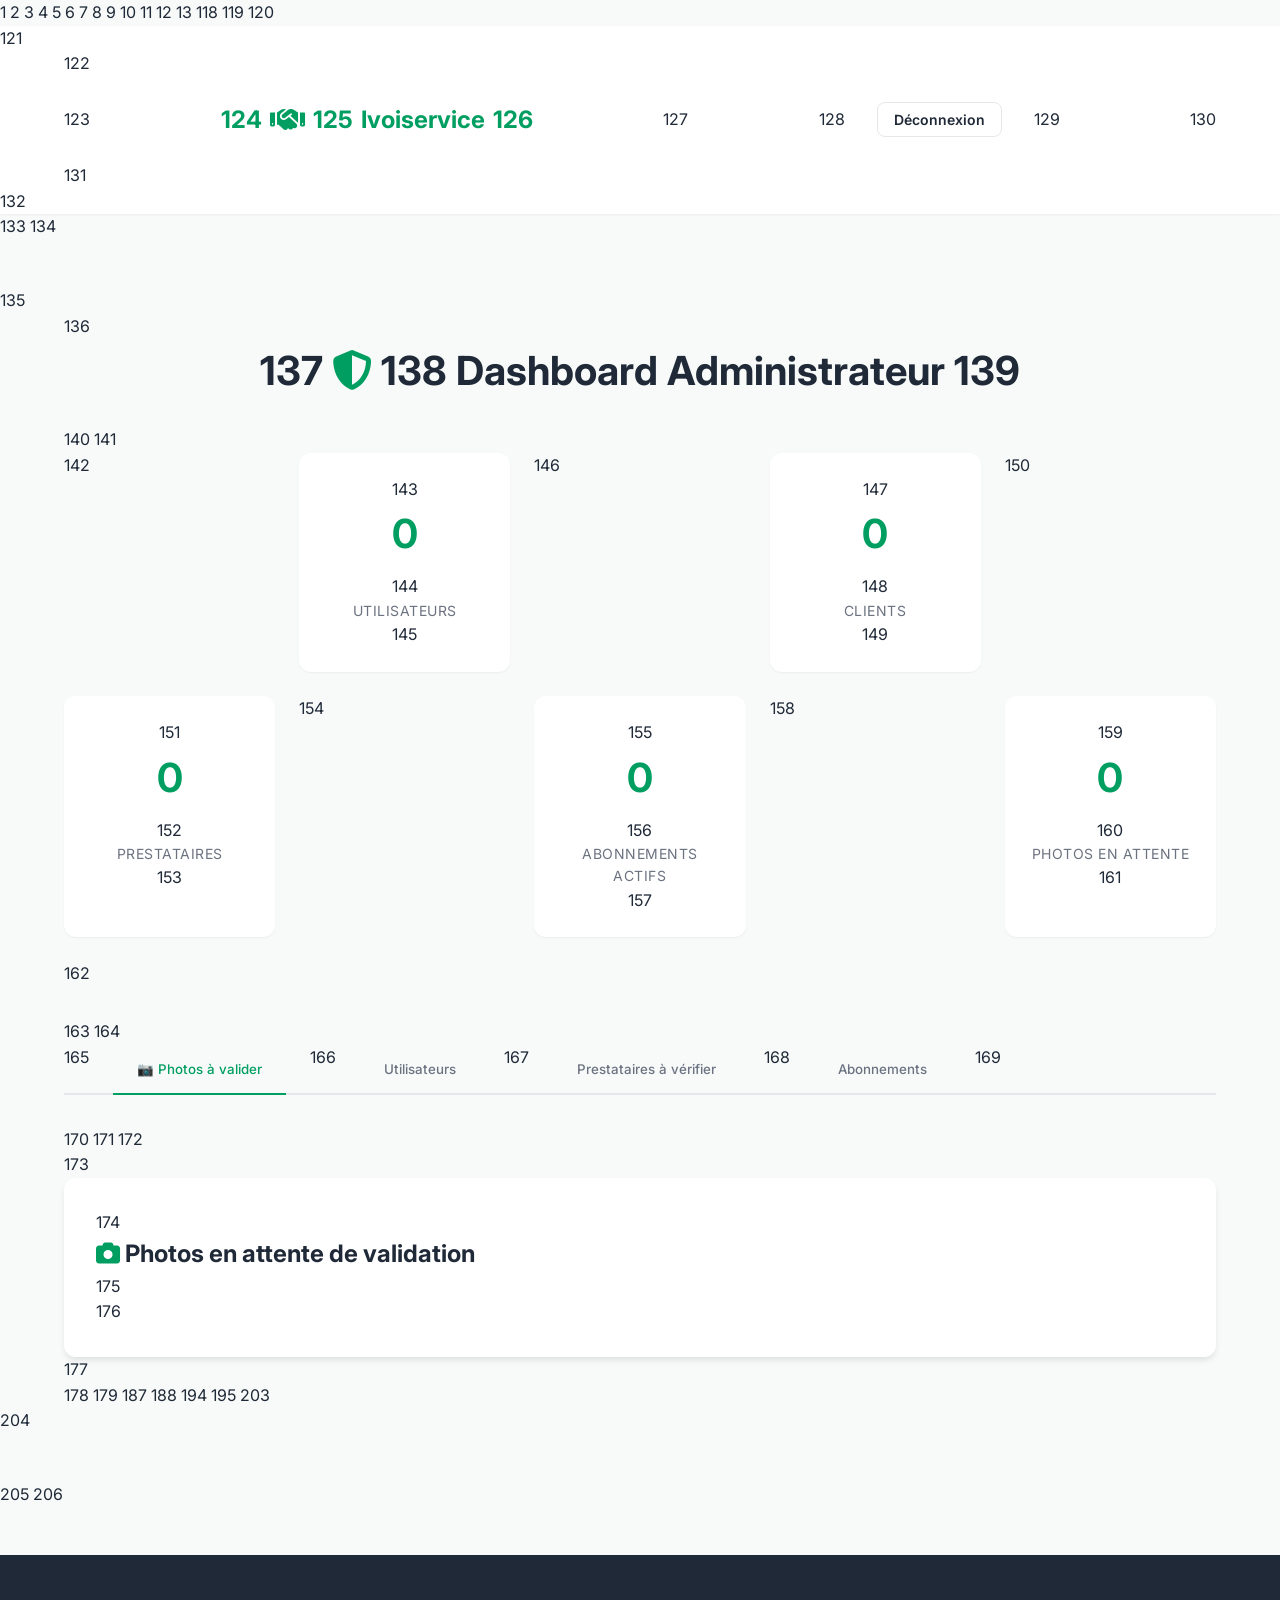
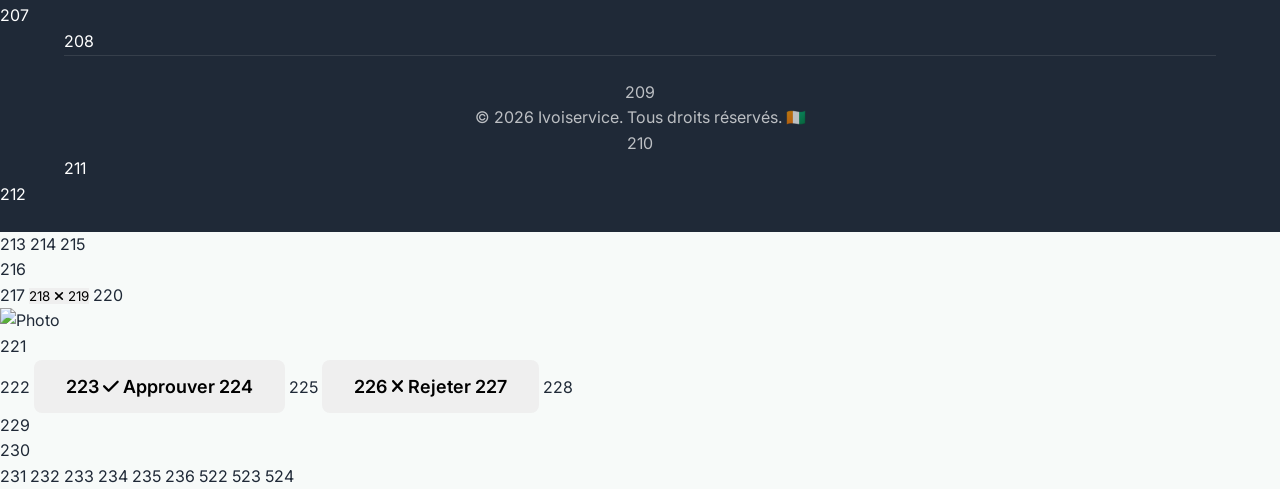
==== commit 527c5b2c: "Update admin-dashboard.html" ====
--- a/admin-dashboard.html
+++ b/admin-dashboard.html
@@ -1,461 +1,524 @@
-<!DOCTYPE html>
-<html lang="fr">
-<head>
-  <meta charset="UTF-8">
-  <meta name="viewport" content="width=device-width, initial-scale=1.0">
-  <title>Dashboard Admin - Ivoiservice</title>
-  <link rel="icon" type="image/svg+xml" href="data:image/svg+xml,<svg xmlns='http://www.w3.org/2000/svg' viewBox='0 0 100 100'><text y='.9em' font-size='90'>🇨🇮</text></svg>">
-  <link href="https://fonts.googleapis.com/css2?family=Inter:wght@300;400;500;600;700;800&display=swap" rel="stylesheet">
-  <link rel="stylesheet" href="https://cdn.jsdelivr.net/npm/@fortawesome/fontawesome-free@6.4.0/css/all.min.css">
-  <link rel="stylesheet" href="css/style.css">
-  <link rel="stylesheet" href="css/responsive.css">
-  
-  <style>
-    .back-btn {
-      display: inline-flex;
-      align-items: center;
-      gap: 0.5rem;
-      color: var(--primary);
-      font-weight: 600;
-      margin-bottom: 1rem;
-      transition: all 0.3s;
-    }
-    
-    .back-btn:hover {
-      gap: 0.75rem;
-    }
-    
-    .verification-card {
-      border: 2px solid var(--border);
-      border-radius: var(--radius-lg);
-      padding: 1.5rem;
-      margin-bottom: 1rem;
-      transition: all 0.3s;
-    }
-    
-    .verification-card:hover {
-      border-color: var(--primary);
-      box-shadow: var(--shadow-md);
-    }
-    
-    .id-document {
-      max-width: 300px;
-      border-radius: var(--radius-md);
-      cursor: pointer;
-      transition: transform 0.3s;
-      box-shadow: var(--shadow-md);
-    }
-    
-    .id-document:hover {
-      transform: scale(1.05);
-    }
-    
-    .freelance-tag {
-      display: inline-block;
-      background: linear-gradient(135deg, var(--primary), var(--primary-dark));
-      color: white;
-      padding: 0.25rem 0.75rem;
-      border-radius: var(--radius-full);
-      font-size: 0.75rem;
-      font-weight: 600;
-      text-transform: uppercase;
-      margin-left: 0.5rem;
-    }
-    
-    .status-badge {
-      padding: 0.5rem 1rem;
-      border-radius: var(--radius-md);
-      font-weight: 600;
-      font-size: 0.875rem;
-    }
-    
-    .status-pending {
-      background: #fff3cd;
-      color: #856404;
-    }
-    
-    .status-approved {
-      background: #d4edda;
-      color: #155724;
-    }
-    
-    .status-rejected {
-      background: #f8d7da;
-      color: #721c24;
-    }
-  </style>
-</head>
-<body>
-  <header class="header">
-    <div class="container">
-      <nav class="navbar">
-        <a href="index.html" class="logo">
-          <i class="fas fa-handshake"></i>
-          <span>Ivoiservice</span>
-        </a>
-        <ul class="nav-links">
-          <li><button onclick="logout()" class="btn btn-outline btn-sm"><i class="fas fa-sign-out-alt"></i> Déconnexion</button></li>
-        </ul>
-      </nav>
-    </div>
-  </header>
-
-  <section class="services">
-    <div class="container">
-      <!-- Bouton Retour -->
-      <a href="index.html" class="back-btn">
-        <i class="fas fa-arrow-left"></i>
-        Retour à l'accueil
-      </a>
-      
-      <h1 class="section-title">
-        <i class="fas fa-shield-alt text-primary"></i>
-        Dashboard Administrateur
-      </h1>
-      
-      <!-- Stats -->
-      <div class="stats-grid mb-lg">
-        <div class="stat-card">
-          <div class="stat-icon" style="background: var(--primary);"><i class="fas fa-users"></i></div>
-          <div class="stat-value" id="totalUsers">0</div>
-          <div class="stat-label">Utilisateurs</div>
-        </div>
-        <div class="stat-card">
-          <div class="stat-icon" style="background: #3498db;"><i class="fas fa-user"></i></div>
-          <div class="stat-value" id="totalClients">0</div>
-          <div class="stat-label">Clients</div>
-        </div>
-        <div class="stat-card">
-          <div class="stat-icon" style="background: #f39c12;"><i class="fas fa-user-tie"></i></div>
-          <div class="stat-value" id="totalProviders">0</div>
-          <div class="stat-label">Prestataires</div>
-        </div>
-        <div class="stat-card">
-          <div class="stat-icon" style="background: #27ae60;"><i class="fas fa-crown"></i></div>
-          <div class="stat-value" id="activeSubscriptions">0</div>
-          <div class="stat-label">Abonnements actifs</div>
-        </div>
-        <div class="stat-card">
-          <div class="stat-icon" style="background: #e74c3c;"><i class="fas fa-clock"></i></div>
-          <div class="stat-value" id="pendingVerifications">0</div>
-          <div class="stat-label">CNI en attente</div>
-        </div>
-        <div class="stat-card">
-          <div class="stat-icon" style="background: #9b59b6;"><i class="fas fa-money-bill-wave"></i></div>
-          <div class="stat-value" id="totalRevenue">0</div>
-          <div class="stat-label">Revenus (FCFA)</div>
-        </div>
-      </div>
-      
-      <!-- Tabs -->
-      <div class="tabs mb-md">
-        <button class="tab active" onclick="switchTab('verification')"><i class="fas fa-id-card"></i> Validation CNI</button>
-        <button class="tab" onclick="switchTab('users')"><i class="fas fa-users"></i> Utilisateurs</button>
-        <button class="tab" onclick="switchTab('subscriptions')"><i class="fas fa-receipt"></i> Abonnements</button>
-      </div>
-      
-      <!-- Tab: Validation CNI -->
-      <div class="tab-content active" id="verification-content">
-        <div class="card">
-          <h2><i class="fas fa-id-card text-primary"></i> Documents d'identité à valider</h2>
-          <div id="verificationList"></div>
-        </div>
-      </div>
-      
-      <!-- Tab: Users -->
-      <div class="tab-content" id="users-content">
-        <div class="card">
-          <h2><i class="fas fa-users text-primary"></i> Tous les utilisateurs</h2>
-          <div class="table-container">
-            <table id="usersTable"></table>
-          </div>
-        </div>
-      </div>
-      
-      <!-- Tab: Subscriptions -->
-      <div class="tab-content" id="subscriptions-content">
-        <div class="card">
-          <h2><i class="fas fa-receipt text-primary"></i> Abonnements</h2>
-          <div class="table-container">
-            <table id="subscriptionsTable"></table>
-          </div>
-        </div>
-      </div>
-    </div>
-  </section>
-
-  <footer class="footer">
-    <div class="container">
-      <div class="footer-bottom">
-        <p>&copy; 2026 Ivoiservice. Tous droits réservés. 🇨🇮</p>
-      </div>
-    </div>
-  </footer>
-
-  <!-- Modal Image CNI -->
-  <div class="modal" id="idModal">
-    <div class="modal-content" style="max-width: 900px;">
-      <button class="modal-close" onclick="closeIdModal()"><i class="fas fa-times"></i></button>
-      <div id="idModalContent"></div>
-    </div>
-  </div>
-
-  <script src="js/utils.js"></script>
-  <script src="js/auth.js"></script>
-  <script src="js/search.js"></script>
-  <script src="js/subscription.js"></script>
-  <script>
-    if (!Utils.requireRole('ADMIN')) {
-      // Redirection gérée par requireRole
-    } else {
-      loadDashboard();
-    }
-    
-    function loadDashboard() {
-      loadStats();
-      loadVerificationList();
-      loadUsers();
-      loadSubscriptions();
-    }
-    
-    function loadStats() {
-      const users = Utils.Storage.get('users', []);
-      const clients = users.filter(u => u.role === 'CLIENT');
-      const providers = users.filter(u => u.role === 'PROVIDER');
-      const subStats = Subscription.getSubscriptionStats();
-      const pending = Auth.getPendingVerifications();
-      
-      document.getElementById('totalUsers').textContent = users.length;
-      document.getElementById('totalClients').textContent = clients.length;
-      document.getElementById('totalProviders').textContent = providers.length;
-      document.getElementById('activeSubscriptions').textContent = subStats.active;
-      document.getElementById('pendingVerifications').textContent = pending.length;
-      document.getElementById('totalRevenue').textContent = Utils.formatPrice(subStats.revenue).replace(' FCFA', '');
-    }
-    
-    function loadVerificationList() {
-      const pendingProfiles = Auth.getPendingVerifications();
-      const users = Utils.Storage.get('users', []);
-      const list = document.getElementById('verificationList');
-      
-      if (pendingProfiles.length === 0) {
-        list.innerHTML = `
-          <p class="text-light text-center" style="padding: 2rem;">
-            <i class="fas fa-check-circle" style="font-size: 3rem; display: block; margin-bottom: 1rem; color: var(--success);"></i>
-            Tous les documents sont validés !
-          </p>
-        `;
-        return;
-      }
-      
-      list.innerHTML = pendingProfiles.map(profile => {
-        const user = users.find(u => u.id === profile.userId);
-        if (!user) return '';
-        
-        const professionName = Utils.PROFESSIONS[profile.profession] || Utils.FREELANCE_PROFESSIONS[profile.profession] || profile.profession;
-        
-        const statusConfig = {
-          PENDING: { class: 'status-pending', icon: 'clock', text: 'En attente' },
-          APPROVED: { class: 'status-approved', icon: 'check-circle', text: 'Approuvé' },
-          REJECTED: { class: 'status-rejected', icon: 'times-circle', text: 'Rejeté' }
-        };
-        const status = statusConfig[profile.idDocumentStatus] || statusConfig.PENDING;
-        
-        return `
-          <div class="verification-card">
-            <div style="display: flex; justify-content: space-between; align-items: flex-start; gap: 2rem; flex-wrap: wrap;">
-              <div style="flex: 1; min-width: 300px;">
-                <h3 style="margin: 0 0 0.5rem 0; font-size: 1.25rem;">
-                  ${user.firstName} ${user.lastName}
-                  ${profile.isFreelance ? '<span class="freelance-tag">FREELANCE</span>' : ''}
-                </h3>
-                <p style="color: var(--text-light); margin: 0.25rem 0;">
-                  <i class="fas fa-briefcase"></i> ${professionName}
-                </p>
-                <p style="color: var(--text-light); margin: 0.25rem 0;">
-                  <i class="fas fa-envelope"></i> ${user.email}
-                </p>
-                <p style="color: var(--text-light); margin: 0.25rem 0;">
-                  <i class="fas fa-phone"></i> ${Utils.formatPhoneNumber(user.phone)}
-                </p>
-                <p style="color: var(--text-light); margin: 0.5rem 0 0;">
-                  <i class="fas fa-calendar"></i> Inscrit le ${Utils.formatDate(user.createdAt)}
-                </p>
-                
-                <div style="margin-top: 1rem;">
-                  <span class="status-badge ${status.class}">
-                    <i class="fas fa-${status.icon}"></i> ${status.text}
-                  </span>
-                </div>
-              </div>
-              
-              <div style="text-align: center;">
-                <p style="margin: 0 0 0.5rem; font-weight: 600; color: var(--text);">Document d'identité</p>
-                ${profile.idDocumentUrl ? `
-                  <img 
-                    src="${profile.idDocumentUrl}" 
-                    alt="CNI ${user.firstName}" 
-                    class="id-document"
-                    onclick="openIdModal('${profile.id}')"
-                  >
-                  <p style="margin: 1rem 0 0; font-size: 0.875rem; color: var(--text-light);">
-                    <i class="fas fa-search-plus"></i> Cliquer pour agrandir
-                  </p>
-                ` : '<p class="text-light">Aucun document</p>'}
-              </div>
-            </div>
-            
-            <div style="margin-top: 1.5rem; padding-top: 1.5rem; border-top: 1px solid var(--border); display: flex; gap: 1rem; justify-content: flex-end;">
-              <button onclick="verifyDocument('${profile.id}', 'APPROVED')" class="btn btn-success">
-                <i class="fas fa-check"></i> Approuver
-              </button>
-              <button onclick="verifyDocument('${profile.id}', 'REJECTED')" class="btn btn-outline">
-                <i class="fas fa-times"></i> Rejeter
-              </button>
-            </div>
-          </div>
-        `;
-      }).join('');
-    }
-    
-    function openIdModal(profileId) {
-      const providerProfiles = Utils.Storage.get('providerProfiles', []);
-      const profile = providerProfiles.find(p => p.id === profileId);
-      const users = Utils.Storage.get('users', []);
-      const user = users.find(u => u.id === profile.userId);
-      
-      if (!profile || !user) return;
-      
-      document.getElementById('idModalContent').innerHTML = `
-        <h2 style="margin-bottom: 1rem;">
-          <i class="fas fa-id-card text-primary"></i> 
-          Document d'identité - ${user.firstName} ${user.lastName}
-        </h2>
-        <img 
-          src="${profile.idDocumentUrl}" 
-          alt="CNI" 
-          style="width: 100%; border-radius: var(--radius-lg); box-shadow: var(--shadow-lg);"
-        >
-        <div style="margin-top: 1.5rem; display: flex; gap: 1rem; justify-content: center;">
-          <button onclick="verifyDocument('${profile.id}', 'APPROVED'); closeIdModal();" class="btn btn-success btn-lg">
-            <i class="fas fa-check"></i> Approuver
-          </button>
-          <button onclick="verifyDocument('${profile.id}', 'REJECTED'); closeIdModal();" class="btn btn-outline btn-lg">
-            <i class="fas fa-times"></i> Rejeter
-          </button>
-        </div>
-      `;
-      
-      document.getElementById('idModal').classList.add('show');
-    }
-    
-    function closeIdModal() {
-      document.getElementById('idModal').classList.remove('show');
-    }
-    
-    function verifyDocument(profileId, status) {
-      const result = Auth.verifyIdDocument(profileId, status);
-      
-      if (result.success) {
-        if (status === 'APPROVED') {
-          Utils.showToast('Document approuvé avec succès', 'success');
-        } else {
-          Utils.showToast('Document rejeté', 'info');
-        }
-        loadDashboard();
-      } else {
-        Utils.showToast(result.message, 'error');
-      }
-    }
-    
-    function loadUsers() {
-      const users = Utils.Storage.get('users', []);
-      const table = document.getElementById('usersTable');
-      
-      const roleColors = { CLIENT: 'primary', PROVIDER: 'warning', ADMIN: 'error' };
-      
-      table.innerHTML = `
-        <thead>
-          <tr>
-            <th>Nom</th>
-            <th>Email</th>
-            <th>Téléphone</th>
-            <th>Rôle</th>
-            <th>Date d'inscription</th>
-          </tr>
-        </thead>
-        <tbody>
-          ${users.map(user => `
-            <tr>
-              <td><strong>${user.firstName} ${user.lastName}</strong></td>
-              <td>${user.email}</td>
-              <td>${Utils.formatPhoneNumber(user.phone)}</td>
-              <td><span class="badge badge-${roleColors[user.role]}">${user.role}</span></td>
-              <td>${Utils.formatDate(user.createdAt)}</td>
-            </tr>
-          `).join('')}
-        </tbody>
-      `;
-    }
-    
-    function loadSubscriptions() {
-      const subscriptions = Utils.Storage.get('subscriptions', []);
-      const users = Utils.Storage.get('users', []);
-      const table = document.getElementById('subscriptionsTable');
-      
-      const statusColors = { ACTIVE: 'success', EXPIRED: 'warning', CANCELLED: 'error' };
-      const statusIcons = { ACTIVE: 'check-circle', EXPIRED: 'clock', CANCELLED: 'ban' };
-      
-      const sortedSubs = subscriptions.sort((a, b) => b.createdAt - a.createdAt);
-      
-      table.innerHTML = `
-        <thead>
-          <tr>
-            <th>Client</th>
-            <th>Montant</th>
-            <th>Paiement</th>
-            <th>Date début</th>
-            <th>Date fin</th>
-            <th>Statut</th>
-          </tr>
-        </thead>
-        <tbody>
-          ${sortedSubs.map(sub => {
-            const user = users.find(u => u.id === sub.userId);
-            return `
-              <tr>
-                <td><strong>${user ? user.firstName + ' ' + user.lastName : 'N/A'}</strong></td>
-                <td><strong>${Utils.formatPrice(sub.amount)}</strong></td>
-                <td>${sub.paymentMethod || 'N/A'}</td>
-                <td>${Utils.formatDate(sub.startDate)}</td>
-                <td>${Utils.formatDate(sub.endDate)}</td>
-                <td>
-                  <span class="badge badge-${statusColors[sub.status]}">
-                    <i class="fas fa-${statusIcons[sub.status]}"></i> ${sub.status}
-                  </span>
-                </td>
-              </tr>
-            `;
-          }).join('')}
-        </tbody>
-      `;
-    }
-    
-    function switchTab(tabName) {
-      document.querySelectorAll('.tab').forEach(t => t.classList.remove('active'));
-      document.querySelectorAll('.tab-content').forEach(c => c.classList.remove('active'));
-      
-      event.target.classList.add('active');
-      document.getElementById(tabName + '-content').classList.add('active');
-    }
-    
-    function logout() {
-      if (confirm('Voulez-vous vous déconnecter ?')) {
-        Utils.Session.logout();
-        Utils.showToast('Déconnexion réussie', 'success');
-        setTimeout(() => window.location.href = 'index.html', 1000);
-      }
-    }
-  </script>
-</body>
-</html>
+ 1	<!DOCTYPE html>
+     2	<html lang="fr">
+     3	<head>
+     4	  <meta charset="UTF-8">
+     5	  <meta charset="UTF-8">
+     6	  <meta name="viewport" content="width=device-width, initial-scale=1.0">
+     7	  <title>Dashboard Admin - Ivoiservice</title>
+     8	  <link rel="icon" type="image/svg+xml" href="data:image/svg+xml,<svg xmlns='http://www.w3.org/2000/svg' viewBox='0 0 100 100'><text y='.9em' font-size='90'>🇨🇮</text></svg>">
+     9	  <link href="https://fonts.googleapis.com/css2?family=Inter:wght@300;400;500;600;700;800&display=swap" rel="stylesheet">
+    10	  <link rel="stylesheet" href="https://cdn.jsdelivr.net/npm/@fortawesome/fontawesome-free@6.4.0/css/all.min.css">
+    11	  <link rel="stylesheet" href="css/style.css">
+    12	  <link rel="stylesheet" href="css/responsive.css">
+    13	  <style>
+    14	    .photo-grid {
+    15	      display: grid;
+    16	      grid-template-columns: repeat(auto-fill, minmax(150px, 1fr));
+    17	      gap: 1rem;
+    18	      margin-top: 1rem;
+    19	    }
+    20	    
+    21	    .photo-card {
+    22	      position: relative;
+    23	      aspect-ratio: 1;
+    24	      border-radius: var(--radius-md);
+    25	      overflow: hidden;
+    26	      border: 2px solid var(--border);
+    27	      cursor: pointer;
+    28	      transition: all 0.3s ease;
+    29	    }
+    30	    
+    31	    .photo-card:hover {
+    32	      transform: scale(1.05);
+    33	      box-shadow: var(--shadow-md);
+    34	    }
+    35	    
+    36	    .photo-card img {
+    37	      width: 100%;
+    38	      height: 100%;
+    39	      object-fit: cover;
+    40	    }
+    41	    
+    42	    .photo-modal {
+    43	      display: none;
+    44	      position: fixed;
+    45	      top: 0;
+    46	      left: 0;
+    47	      right: 0;
+    48	      bottom: 0;
+    49	      background: rgba(0, 0, 0, 0.95);
+    50	      z-index: 10000;
+    51	      align-items: center;
+    52	      justify-content: center;
+    53	      padding: 2rem;
+    54	    }
+    55	    
+    56	    .photo-modal.active {
+    57	      display: flex;
+    58	    }
+    59	    
+    60	    .photo-modal-content {
+    61	      position: relative;
+    62	      max-width: 90%;
+    63	      max-height: 90vh;
+    64	      display: flex;
+    65	      flex-direction: column;
+    66	      align-items: center;
+    67	      gap: 2rem;
+    68	    }
+    69	    
+    70	    .photo-modal img {
+    71	      max-width: 100%;
+    72	      max-height: 70vh;
+    73	      border-radius: var(--radius-lg);
+    74	      box-shadow: var(--shadow-lg);
+    75	    }
+    76	    
+    77	    .photo-modal-actions {
+    78	      display: flex;
+    79	      gap: 1rem;
+    80	    }
+    81	    
+    82	    .photo-modal .close-btn {
+    83	      position: absolute;
+    84	      top: -3rem;
+    85	      right: 0;
+    86	      width: 48px;
+    87	      height: 48px;
+    88	      border-radius: 50%;
+    89	      background: white;
+    90	      border: none;
+    91	      font-size: 1.5rem;
+    92	      cursor: pointer;
+    93	      display: flex;
+    94	      align-items: center;
+    95	      justify-content: center;
+    96	    }
+    97	    
+    98	    .provider-card {
+    99	      border-bottom: 1px solid var(--border);
+   100	      padding: 1.5rem;
+   101	    }
+   102	    
+   103	    .provider-card:last-child {
+   104	      border-bottom: none;
+   105	    }
+   106	    
+   107	    .pending-badge {
+   108	      display: inline-block;
+   109	      background: #F59E0B;
+   110	      color: white;
+   111	      padding: 0.25rem 0.75rem;
+   112	      border-radius: var(--radius-sm);
+   113	      font-size: 0.875rem;
+   114	      font-weight: 600;
+   115	      margin-left: 0.5rem;
+   116	    }
+   117	  </style>
+   118	</head>
+   119	<body>
+   120	  <header class="header">
+   121	    <div class="container">
+   122	      <nav class="navbar">
+   123	        <a href="index.html" class="logo">
+   124	          <i class="fas fa-handshake"></i>
+   125	          <span>Ivoiservice</span>
+   126	        </a>
+   127	        <ul class="nav-links">
+   128	          <li><button onclick="logout()" class="btn btn-outline btn-sm">Déconnexion</button></li>
+   129	        </ul>
+   130	      </nav>
+   131	    </div>
+   132	  </header>
+   133	
+   134	  <section class="services">
+   135	    <div class="container">
+   136	      <h1 class="section-title">
+   137	        <i class="fas fa-shield-alt text-primary"></i>
+   138	        Dashboard Administrateur
+   139	      </h1>
+   140	      
+   141	      <div class="stats-grid mb-lg">
+   142	        <div class="stat-card">
+   143	          <div class="stat-value" id="totalUsers">0</div>
+   144	          <div class="stat-label">Utilisateurs</div>
+   145	        </div>
+   146	        <div class="stat-card">
+   147	          <div class="stat-value" id="totalClients">0</div>
+   148	          <div class="stat-label">Clients</div>
+   149	        </div>
+   150	        <div class="stat-card">
+   151	          <div class="stat-value" id="totalProviders">0</div>
+   152	          <div class="stat-label">Prestataires</div>
+   153	        </div>
+   154	        <div class="stat-card">
+   155	          <div class="stat-value" id="activeSubscriptions">0</div>
+   156	          <div class="stat-label">Abonnements actifs</div>
+   157	        </div>
+   158	        <div class="stat-card">
+   159	          <div class="stat-value" id="pendingPhotos">0</div>
+   160	          <div class="stat-label">Photos en attente</div>
+   161	        </div>
+   162	      </div>
+   163	      
+   164	      <div class="tabs mb-md">
+   165	        <button class="tab active" onclick="switchTab('photos')">📷 Photos à valider</button>
+   166	        <button class="tab" onclick="switchTab('users')">Utilisateurs</button>
+   167	        <button class="tab" onclick="switchTab('providers')">Prestataires à vérifier</button>
+   168	        <button class="tab" onclick="switchTab('subscriptions')">Abonnements</button>
+   169	      </div>
+   170	      
+   171	      <!-- NOUVEL ONGLET: Validation des photos -->
+   172	      <div class="tab-content active" id="photos-content">
+   173	        <div class="card">
+   174	          <h2><i class="fas fa-camera text-primary"></i> Photos en attente de validation</h2>
+   175	          <div id="photosValidationList"></div>
+   176	        </div>
+   177	      </div>
+   178	      
+   179	      <div class="tab-content" id="users-content">
+   180	        <div class="card">
+   181	          <h2><i class="fas fa-users text-primary"></i> Tous les utilisateurs</h2>
+   182	          <div class="table-container">
+   183	            <table id="usersTable"></table>
+   184	          </div>
+   185	        </div>
+   186	      </div>
+   187	      
+   188	      <div class="tab-content" id="providers-content">
+   189	        <div class="card">
+   190	          <h2><i class="fas fa-user-check text-primary"></i> Prestataires en attente de vérification</h2>
+   191	          <div id="providersVerificationList"></div>
+   192	        </div>
+   193	      </div>
+   194	      
+   195	      <div class="tab-content" id="subscriptions-content">
+   196	        <div class="card">
+   197	          <h2><i class="fas fa-receipt text-primary"></i> Abonnements</h2>
+   198	          <div class="table-container">
+   199	            <table id="subscriptionsTable"></table>
+   200	          </div>
+   201	        </div>
+   202	      </div>
+   203	    </div>
+   204	  </section>
+   205	
+   206	  <footer class="footer">
+   207	    <div class="container">
+   208	      <div class="footer-bottom">
+   209	        <p>&copy; 2026 Ivoiservice. Tous droits réservés. 🇨🇮</p>
+   210	      </div>
+   211	    </div>
+   212	  </footer>
+   213	
+   214	  <!-- Modal pour afficher photo en grand -->
+   215	  <div class="photo-modal" id="photoModal">
+   216	    <div class="photo-modal-content">
+   217	      <button class="close-btn" onclick="closePhotoModal()">
+   218	        <i class="fas fa-times"></i>
+   219	      </button>
+   220	      <img id="modalImage" src="" alt="Photo">
+   221	      <div class="photo-modal-actions">
+   222	        <button class="btn btn-success btn-lg" onclick="approveCurrentPhoto()">
+   223	          <i class="fas fa-check"></i> Approuver
+   224	        </button>
+   225	        <button class="btn btn-error btn-lg" onclick="rejectCurrentPhoto()">
+   226	          <i class="fas fa-times"></i> Rejeter
+   227	        </button>
+   228	      </div>
+   229	    </div>
+   230	  </div>
+   231	
+   232	  <script src="js/utils.js"></script>
+   233	  <script src="js/auth.js"></script>
+   234	  <script src="js/search.js"></script>
+   235	  <script src="js/subscription.js"></script>
+   236	  <script>
+   237	    let currentPhotoData = null; // Stocke les données de la photo actuellement affichée
+   238	    
+   239	    if (!Utils.requireRole('ADMIN')) {
+   240	      // Redirection gérée par requireRole
+   241	    } else {
+   242	      loadDashboard();
+   243	    }
+   244	    
+   245	    function loadDashboard() {
+   246	      loadStats();
+   247	      loadPhotosValidation();
+   248	      loadUsers();
+   249	      loadProvidersVerification();
+   250	      loadSubscriptions();
+   251	    }
+   252	    
+   253	    function loadStats() {
+   254	      const users = Utils.Storage.get('users', []);
+   255	      const clients = users.filter(u => u.role === 'CLIENT');
+   256	      const providers = users.filter(u => u.role === 'PROVIDER');
+   257	      const subStats = Subscription.getSubscriptionStats();
+   258	      const pendingPhotos = Auth.getPendingPhotos();
+   259	      
+   260	      document.getElementById('totalUsers').textContent = users.length;
+   261	      document.getElementById('totalClients').textContent = clients.length;
+   262	      document.getElementById('totalProviders').textContent = providers.length;
+   263	      document.getElementById('activeSubscriptions').textContent = subStats.active;
+   264	      document.getElementById('pendingPhotos').textContent = pendingPhotos.length;
+   265	    }
+   266	    
+   267	    // ========================================
+   268	    // VALIDATION DES PHOTOS
+   269	    // ========================================
+   270	    
+   271	    function loadPhotosValidation() {
+   272	      const pendingPhotos = Auth.getPendingPhotos();
+   273	      const list = document.getElementById('photosValidationList');
+   274	      
+   275	      if (pendingPhotos.length === 0) {
+   276	        list.innerHTML = '<p class="text-light text-center" style="padding: 2rem;">Aucune photo en attente de validation</p>';
+   277	        return;
+   278	      }
+   279	      
+   280	      list.innerHTML = pendingPhotos.map(item => {
+   281	        const { photo, profile, user } = item;
+   282	        const professionName = Utils.PROFESSIONS[profile.profession] || profile.profession;
+   283	        
+   284	        return `
+   285	          <div class="provider-card">
+   286	            <div style="display: flex; justify-content: space-between; align-items: start; gap: 2rem; flex-wrap: wrap;">
+   287	              <div style="flex: 1; min-width: 250px;">
+   288	                <h3 style="margin-bottom: 0.5rem;">
+   289	                  ${user ? user.firstName + ' ' + user.lastName : 'Prestataire'}
+   290	                  <span class="pending-badge">⏳ En attente</span>
+   291	                </h3>
+   292	                <p style="color: var(--text-light); margin: 0.25rem 0;">
+   293	                  <i class="fas ${Utils.PROFESSION_ICONS[profile.profession]}"></i> ${professionName}
+   294	                </p>
+   295	                <p style="color: var(--text-light); margin: 0.25rem 0;">
+   296	                  <i class="fas fa-phone"></i> ${Utils.formatPhoneNumber(user.phone)}
+   297	                </p>
+   298	                <small class="text-light">
+   299	                  Photo uploadée le ${Utils.formatDateTime(photo.uploadedAt)}
+   300	                </small>
+   301	              </div>
+   302	              
+   303	              <div style="flex: 1; min-width: 200px;">
+   304	                <div class="photo-grid" style="max-width: 150px;">
+   305	                  <div class="photo-card" onclick='openPhotoModal(${JSON.stringify(photo).replace(/'/g, "&apos;")}, "${profile.id}")'>
+   306	                    <img src="${photo.url}" alt="Photo de travail">
+   307	                  </div>
+   308	                </div>
+   309	              </div>
+   310	              
+   311	              <div style="display: flex; gap: 0.5rem; flex-wrap: wrap;">
+   312	                <button onclick="approvePhoto('${profile.id}', '${photo.id}')" class="btn btn-success btn-sm">
+   313	                  <i class="fas fa-check"></i> Approuver
+   314	                </button>
+   315	                <button onclick="rejectPhoto('${profile.id}', '${photo.id}')" class="btn btn-error btn-sm">
+   316	                  <i class="fas fa-times"></i> Rejeter
+   317	                </button>
+   318	              </div>
+   319	            </div>
+   320	          </div>
+   321	        `;
+   322	      }).join('');
+   323	    }
+   324	    
+   325	    function openPhotoModal(photo, profileId) {
+   326	      currentPhotoData = { photo, profileId };
+   327	      document.getElementById('modalImage').src = photo.url;
+   328	      document.getElementById('photoModal').classList.add('active');
+   329	    }
+   330	    
+   331	    function closePhotoModal() {
+   332	      currentPhotoData = null;
+   333	      document.getElementById('photoModal').classList.remove('active');
+   334	    }
+   335	    
+   336	    function approveCurrentPhoto() {
+   337	      if (!currentPhotoData) return;
+   338	      approvePhoto(currentPhotoData.profileId, currentPhotoData.photo.id);
+   339	      closePhotoModal();
+   340	    }
+   341	    
+   342	    function rejectCurrentPhoto() {
+   343	      if (!currentPhotoData) return;
+   344	      rejectPhoto(currentPhotoData.profileId, currentPhotoData.photo.id);
+   345	      closePhotoModal();
+   346	    }
+   347	    
+   348	    function approvePhoto(profileId, photoId) {
+   349	      const result = Auth.updatePhotoStatus(profileId, photoId, 'APPROVED');
+   350	      
+   351	      if (result.success) {
+   352	        Utils.showToast('Photo approuvée', 'success');
+   353	        loadDashboard();
+   354	      } else {
+   355	        Utils.showToast(result.message, 'error');
+   356	      }
+   357	    }
+   358	    
+   359	    function rejectPhoto(profileId, photoId) {
+   360	      if (!confirm('Voulez-vous vraiment rejeter cette photo ?')) return;
+   361	      
+   362	      const result = Auth.updatePhotoStatus(profileId, photoId, 'REJECTED');
+   363	      
+   364	      if (result.success) {
+   365	        Utils.showToast('Photo rejetée', 'info');
+   366	        loadDashboard();
+   367	      } else {
+   368	        Utils.showToast(result.message, 'error');
+   369	      }
+   370	    }
+   371	    
+   372	    // ========================================
+   373	    // AUTRES ONGLETS (code existant)
+   374	    // ========================================
+   375	    
+   376	    function loadUsers() {
+   377	      const users = Utils.Storage.get('users', []);
+   378	      const table = document.getElementById('usersTable');
+   379	      
+   380	      const roleColors = { CLIENT: 'primary', PROVIDER: 'warning', ADMIN: 'error' };
+   381	      
+   382	      table.innerHTML = `
+   383	        <thead>
+   384	          <tr>
+   385	            <th>Nom</th>
+   386	            <th>Email</th>
+   387	            <th>Téléphone</th>
+   388	            <th>Rôle</th>
+   389	            <th>Date d'inscription</th>
+   390	          </tr>
+   391	        </thead>
+   392	        <tbody>
+   393	          ${users.map(user => `
+   394	            <tr>
+   395	              <td>${user.firstName} ${user.lastName}</td>
+   396	              <td>${user.email}</td>
+   397	              <td>${Utils.formatPhoneNumber(user.phone)}</td>
+   398	              <td><span class="badge badge-${roleColors[user.role]}">${user.role}</span></td>
+   399	              <td>${Utils.formatDate(user.createdAt)}</td>
+   400	            </tr>
+   401	          `).join('')}
+   402	        </tbody>
+   403	      `;
+   404	    }
+   405	    
+   406	    function loadProvidersVerification() {
+   407	      const providerProfiles = Utils.Storage.get('providerProfiles', []);
+   408	      const users = Utils.Storage.get('users', []);
+   409	      const list = document.getElementById('providersVerificationList');
+   410	      
+   411	      const unverified = providerProfiles.filter(p => !p.isVerified);
+   412	      
+   413	      if (unverified.length === 0) {
+   414	        list.innerHTML = '<p class="text-light text-center" style="padding: 2rem;">Tous les prestataires sont vérifiés</p>';
+   415	        return;
+   416	      }
+   417	      
+   418	      list.innerHTML = unverified.map(profile => {
+   419	        const user = users.find(u => u.id === profile.userId);
+   420	        if (!user) return '';
+   421	        
+   422	        const professionName = Utils.PROFESSIONS[profile.profession];
+   423	        
+   424	        return `
+   425	          <div style="padding: 1.5rem; border-bottom: 1px solid var(--border);">
+   426	            <div style="display: flex; justify-content: space-between; align-items: center; flex-wrap: wrap; gap: 1rem;">
+   427	              <div>
+   428	                <strong>${user.firstName} ${user.lastName}</strong>
+   429	                <p style="color: var(--text-light); margin: 0.25rem 0;">
+   430	                  ${professionName} - ${Utils.formatPhoneNumber(user.phone)}
+   431	                </p>
+   432	                <small class="text-light">Inscrit le ${Utils.formatDate(user.createdAt)}</small>
+   433	              </div>
+   434	              <div style="display: flex; gap: 0.5rem;">
+   435	                <button onclick="verifyProvider('${profile.id}', true)" class="btn btn-success btn-sm">
+   436	                  <i class="fas fa-check"></i> Vérifier
+   437	                </button>
+   438	                <button onclick="verifyProvider('${profile.id}', false)" class="btn btn-outline btn-sm">
+   439	                  <i class="fas fa-times"></i> Refuser
+   440	                </button>
+   441	              </div>
+   442	            </div>
+   443	          </div>
+   444	        `;
+   445	      }).join('');
+   446	    }
+   447	    
+   448	    function loadSubscriptions() {
+   449	      const subscriptions = Utils.Storage.get('subscriptions', []);
+   450	      const users = Utils.Storage.get('users', []);
+   451	      const table = document.getElementById('subscriptionsTable');
+   452	      
+   453	      const statusColors = { ACTIVE: 'success', EXPIRED: 'warning', CANCELLED: 'error' };
+   454	      
+   455	      table.innerHTML = `
+   456	        <thead>
+   457	          <tr>
+   458	            <th>Client</th>
+   459	            <th>Montant</th>
+   460	            <th>Date début</th>
+   461	            <th>Date fin</th>
+   462	            <th>Statut</th>
+   463	          </tr>
+   464	        </thead>
+   465	        <tbody>
+   466	          ${subscriptions.map(sub => {
+   467	            const user = users.find(u => u.id === sub.userId);
+   468	            return `
+   469	              <tr>
+   470	                <td>${user ? user.firstName + ' ' + user.lastName : 'N/A'}</td>
+   471	                <td>${Utils.formatPrice(sub.amount)}</td>
+   472	                <td>${Utils.formatDate(sub.startDate)}</td>
+   473	                <td>${Utils.formatDate(sub.endDate)}</td>
+   474	                <td><span class="badge badge-${statusColors[sub.status]}">${sub.status}</span></td>
+   475	              </tr>
+   476	            `;
+   477	          }).join('')}
+   478	        </tbody>
+   479	      `;
+   480	    }
+   481	    
+   482	    function verifyProvider(profileId, approve) {
+   483	      const providerProfiles = Utils.Storage.get('providerProfiles', []);
+   484	      const index = providerProfiles.findIndex(p => p.id === profileId);
+   485	      
+   486	      if (index === -1) return;
+   487	      
+   488	      if (approve) {
+   489	        providerProfiles[index].isVerified = true;
+   490	        Utils.Storage.set('providerProfiles', providerProfiles);
+   491	        Utils.showToast('Prestataire vérifié avec succès', 'success');
+   492	      } else {
+   493	        Utils.showToast('Vérification refusée', 'info');
+   494	      }
+   495	      
+   496	      loadDashboard();
+   497	    }
+   498	    
+   499	    function switchTab(tabName) {
+   500	      document.querySelectorAll('.tab').forEach(t => t.classList.remove('active'));
+   501	      document.querySelectorAll('.tab-content').forEach(c => c.classList.remove('active'));
+   502	      
+   503	      event.target.classList.add('active');
+   504	      document.getElementById(tabName + '-content').classList.add('active');
+   505	    }
+   506	    
+   507	    function logout() {
+   508	      if (confirm('Voulez-vous vous déconnecter ?')) {
+   509	        Utils.Session.logout();
+   510	        Utils.showToast('Déconnexion réussie', 'success');
+   511	        setTimeout(() => window.location.href = 'index.html', 1000);
+   512	      }
+   513	    }
+   514	    
+   515	    // Fermer le modal en cliquant en dehors
+   516	    document.getElementById('photoModal').addEventListener('click', (e) => {
+   517	      if (e.target.id === 'photoModal') {
+   518	        closePhotoModal();
+   519	      }
+   520	    });
+   521	  </script>
+   522	</body>
+   523	</html>
+   524	
--- a/css/style.css
+++ b/css/style.css
@@ -221,10 +221,13 @@
 
 /* Hero Section */
 .hero {
-  background: linear-gradient(135deg, var(--primary) 0%, var(--primary-dark) 100%);
+  background: 
+    linear-gradient(135deg, rgba(0, 158, 96, 0.85) 0%, rgba(0, 122, 74, 0.9) 100%),
+    url('https://sspark.genspark.ai/cfimages?u1=lZnItdKiInTdcooFUDKUM%2FQdUh8lZUy7NmwHiLUxeK3Xf4hIwm4rRcivrS0j%2FT7QiNQNcjPq6fBt0xyX8QmQMdr%2BizuPaJ0jC2UPx6O9gtR%2BJw%3D%3D&u2=rv%2BXtTwiwtH30G6S&width=2560') center center / cover no-repeat;
   color: white;
   padding: var(--spacing-xl) 0;
   text-align: center;
+  position: relative;
 }
 
 .hero h1 {
@@ -819,3 +822,57 @@
   opacity: 0.5;
   cursor: not-allowed;
 }
+
+/* Radius full pour les boutons arrondis */
+.radius-full {
+  border-radius: 9999px;
+}
+
+/* Overlay pour menu mobile */
+.nav-overlay {
+  display: none;
+  position: fixed;
+  top: 0;
+  left: 0;
+  width: 100%;
+  height: 100%;
+  background-color: rgba(0, 0, 0, 0.5);
+  z-index: 999;
+}
+
+.nav-overlay.active {
+  display: block;
+}
+
+.nav-toggle {
+  display: none;
+  background: none;
+  border: none;
+  font-size: 1.5rem;
+  color: var(--text);
+  cursor: pointer;
+}
+
+/* Grid responsive */
+.grid-responsive {
+  display: grid;
+  grid-template-columns: repeat(auto-fit, minmax(250px, 1fr));
+  gap: var(--spacing-md);
+}
+
+/* Stat card avec icone */
+.stat-card {
+  position: relative;
+}
+
+.stat-icon {
+  width: 60px;
+  height: 60px;
+  border-radius: 50%;
+  display: flex;
+  align-items: center;
+  justify-content: center;
+  font-size: 1.5rem;
+  color: white;
+  margin: 0 auto var(--spacing-md);
+}
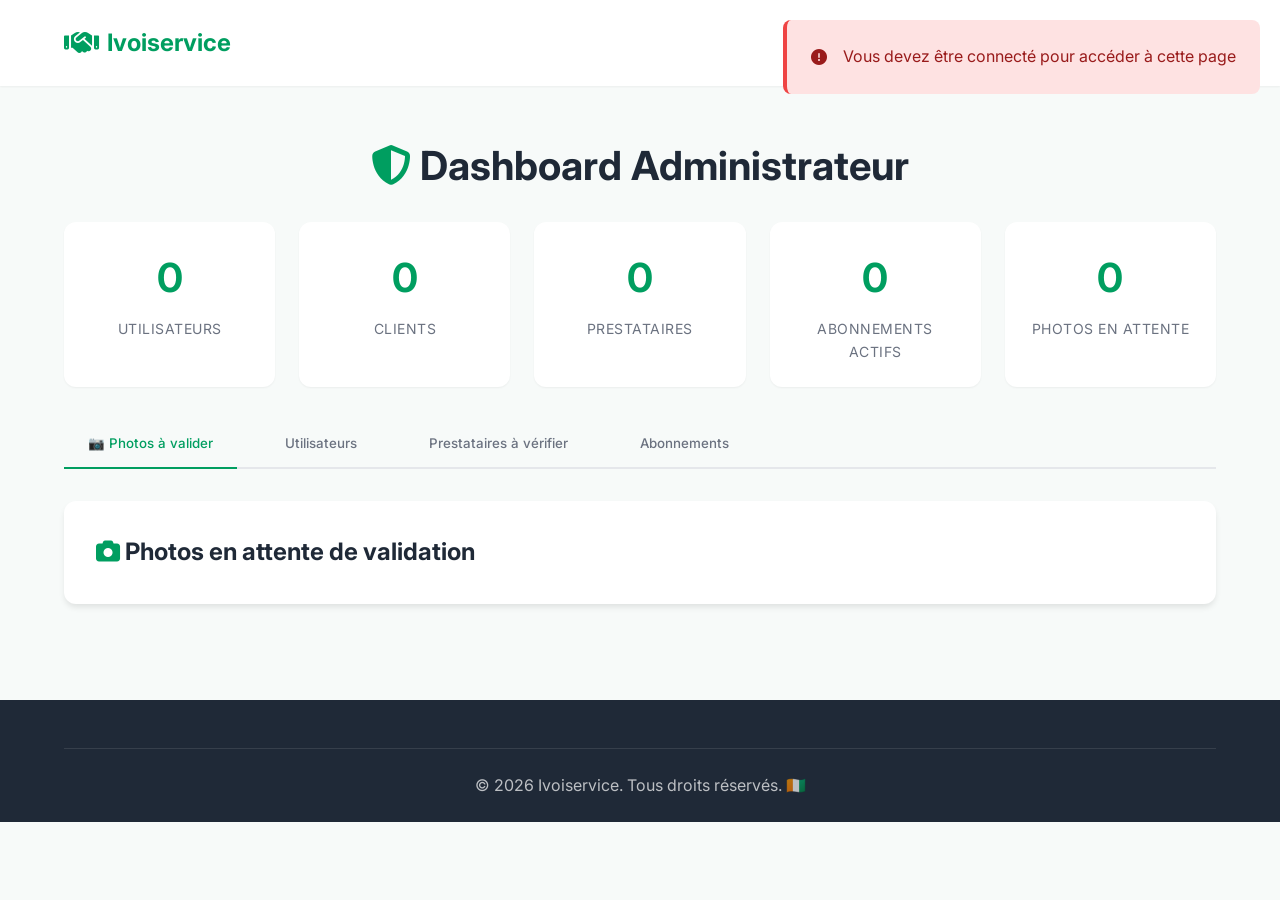
==== commit 2c727900: "Update admin-dashboard.html" ====
--- a/admin-dashboard.html
+++ b/admin-dashboard.html
@@ -1,524 +1,522 @@
- 1	<!DOCTYPE html>
-     2	<html lang="fr">
-     3	<head>
-     4	  <meta charset="UTF-8">
-     5	  <meta charset="UTF-8">
-     6	  <meta name="viewport" content="width=device-width, initial-scale=1.0">
-     7	  <title>Dashboard Admin - Ivoiservice</title>
-     8	  <link rel="icon" type="image/svg+xml" href="data:image/svg+xml,<svg xmlns='http://www.w3.org/2000/svg' viewBox='0 0 100 100'><text y='.9em' font-size='90'>🇨🇮</text></svg>">
-     9	  <link href="https://fonts.googleapis.com/css2?family=Inter:wght@300;400;500;600;700;800&display=swap" rel="stylesheet">
-    10	  <link rel="stylesheet" href="https://cdn.jsdelivr.net/npm/@fortawesome/fontawesome-free@6.4.0/css/all.min.css">
-    11	  <link rel="stylesheet" href="css/style.css">
-    12	  <link rel="stylesheet" href="css/responsive.css">
-    13	  <style>
-    14	    .photo-grid {
-    15	      display: grid;
-    16	      grid-template-columns: repeat(auto-fill, minmax(150px, 1fr));
-    17	      gap: 1rem;
-    18	      margin-top: 1rem;
-    19	    }
-    20	    
-    21	    .photo-card {
-    22	      position: relative;
-    23	      aspect-ratio: 1;
-    24	      border-radius: var(--radius-md);
-    25	      overflow: hidden;
-    26	      border: 2px solid var(--border);
-    27	      cursor: pointer;
-    28	      transition: all 0.3s ease;
-    29	    }
-    30	    
-    31	    .photo-card:hover {
-    32	      transform: scale(1.05);
-    33	      box-shadow: var(--shadow-md);
-    34	    }
-    35	    
-    36	    .photo-card img {
-    37	      width: 100%;
-    38	      height: 100%;
-    39	      object-fit: cover;
-    40	    }
-    41	    
-    42	    .photo-modal {
-    43	      display: none;
-    44	      position: fixed;
-    45	      top: 0;
-    46	      left: 0;
-    47	      right: 0;
-    48	      bottom: 0;
-    49	      background: rgba(0, 0, 0, 0.95);
-    50	      z-index: 10000;
-    51	      align-items: center;
-    52	      justify-content: center;
-    53	      padding: 2rem;
-    54	    }
-    55	    
-    56	    .photo-modal.active {
-    57	      display: flex;
-    58	    }
-    59	    
-    60	    .photo-modal-content {
-    61	      position: relative;
-    62	      max-width: 90%;
-    63	      max-height: 90vh;
-    64	      display: flex;
-    65	      flex-direction: column;
-    66	      align-items: center;
-    67	      gap: 2rem;
-    68	    }
-    69	    
-    70	    .photo-modal img {
-    71	      max-width: 100%;
-    72	      max-height: 70vh;
-    73	      border-radius: var(--radius-lg);
-    74	      box-shadow: var(--shadow-lg);
-    75	    }
-    76	    
-    77	    .photo-modal-actions {
-    78	      display: flex;
-    79	      gap: 1rem;
-    80	    }
-    81	    
-    82	    .photo-modal .close-btn {
-    83	      position: absolute;
-    84	      top: -3rem;
-    85	      right: 0;
-    86	      width: 48px;
-    87	      height: 48px;
-    88	      border-radius: 50%;
-    89	      background: white;
-    90	      border: none;
-    91	      font-size: 1.5rem;
-    92	      cursor: pointer;
-    93	      display: flex;
-    94	      align-items: center;
-    95	      justify-content: center;
-    96	    }
-    97	    
-    98	    .provider-card {
-    99	      border-bottom: 1px solid var(--border);
-   100	      padding: 1.5rem;
-   101	    }
-   102	    
-   103	    .provider-card:last-child {
-   104	      border-bottom: none;
-   105	    }
-   106	    
-   107	    .pending-badge {
-   108	      display: inline-block;
-   109	      background: #F59E0B;
-   110	      color: white;
-   111	      padding: 0.25rem 0.75rem;
-   112	      border-radius: var(--radius-sm);
-   113	      font-size: 0.875rem;
-   114	      font-weight: 600;
-   115	      margin-left: 0.5rem;
-   116	    }
-   117	  </style>
-   118	</head>
-   119	<body>
-   120	  <header class="header">
-   121	    <div class="container">
-   122	      <nav class="navbar">
-   123	        <a href="index.html" class="logo">
-   124	          <i class="fas fa-handshake"></i>
-   125	          <span>Ivoiservice</span>
-   126	        </a>
-   127	        <ul class="nav-links">
-   128	          <li><button onclick="logout()" class="btn btn-outline btn-sm">Déconnexion</button></li>
-   129	        </ul>
-   130	      </nav>
-   131	    </div>
-   132	  </header>
-   133	
-   134	  <section class="services">
-   135	    <div class="container">
-   136	      <h1 class="section-title">
-   137	        <i class="fas fa-shield-alt text-primary"></i>
-   138	        Dashboard Administrateur
-   139	      </h1>
-   140	      
-   141	      <div class="stats-grid mb-lg">
-   142	        <div class="stat-card">
-   143	          <div class="stat-value" id="totalUsers">0</div>
-   144	          <div class="stat-label">Utilisateurs</div>
-   145	        </div>
-   146	        <div class="stat-card">
-   147	          <div class="stat-value" id="totalClients">0</div>
-   148	          <div class="stat-label">Clients</div>
-   149	        </div>
-   150	        <div class="stat-card">
-   151	          <div class="stat-value" id="totalProviders">0</div>
-   152	          <div class="stat-label">Prestataires</div>
-   153	        </div>
-   154	        <div class="stat-card">
-   155	          <div class="stat-value" id="activeSubscriptions">0</div>
-   156	          <div class="stat-label">Abonnements actifs</div>
-   157	        </div>
-   158	        <div class="stat-card">
-   159	          <div class="stat-value" id="pendingPhotos">0</div>
-   160	          <div class="stat-label">Photos en attente</div>
-   161	        </div>
-   162	      </div>
-   163	      
-   164	      <div class="tabs mb-md">
-   165	        <button class="tab active" onclick="switchTab('photos')">📷 Photos à valider</button>
-   166	        <button class="tab" onclick="switchTab('users')">Utilisateurs</button>
-   167	        <button class="tab" onclick="switchTab('providers')">Prestataires à vérifier</button>
-   168	        <button class="tab" onclick="switchTab('subscriptions')">Abonnements</button>
-   169	      </div>
-   170	      
-   171	      <!-- NOUVEL ONGLET: Validation des photos -->
-   172	      <div class="tab-content active" id="photos-content">
-   173	        <div class="card">
-   174	          <h2><i class="fas fa-camera text-primary"></i> Photos en attente de validation</h2>
-   175	          <div id="photosValidationList"></div>
-   176	        </div>
-   177	      </div>
-   178	      
-   179	      <div class="tab-content" id="users-content">
-   180	        <div class="card">
-   181	          <h2><i class="fas fa-users text-primary"></i> Tous les utilisateurs</h2>
-   182	          <div class="table-container">
-   183	            <table id="usersTable"></table>
-   184	          </div>
-   185	        </div>
-   186	      </div>
-   187	      
-   188	      <div class="tab-content" id="providers-content">
-   189	        <div class="card">
-   190	          <h2><i class="fas fa-user-check text-primary"></i> Prestataires en attente de vérification</h2>
-   191	          <div id="providersVerificationList"></div>
-   192	        </div>
-   193	      </div>
-   194	      
-   195	      <div class="tab-content" id="subscriptions-content">
-   196	        <div class="card">
-   197	          <h2><i class="fas fa-receipt text-primary"></i> Abonnements</h2>
-   198	          <div class="table-container">
-   199	            <table id="subscriptionsTable"></table>
-   200	          </div>
-   201	        </div>
-   202	      </div>
-   203	    </div>
-   204	  </section>
-   205	
-   206	  <footer class="footer">
-   207	    <div class="container">
-   208	      <div class="footer-bottom">
-   209	        <p>&copy; 2026 Ivoiservice. Tous droits réservés. 🇨🇮</p>
-   210	      </div>
-   211	    </div>
-   212	  </footer>
-   213	
-   214	  <!-- Modal pour afficher photo en grand -->
-   215	  <div class="photo-modal" id="photoModal">
-   216	    <div class="photo-modal-content">
-   217	      <button class="close-btn" onclick="closePhotoModal()">
-   218	        <i class="fas fa-times"></i>
-   219	      </button>
-   220	      <img id="modalImage" src="" alt="Photo">
-   221	      <div class="photo-modal-actions">
-   222	        <button class="btn btn-success btn-lg" onclick="approveCurrentPhoto()">
-   223	          <i class="fas fa-check"></i> Approuver
-   224	        </button>
-   225	        <button class="btn btn-error btn-lg" onclick="rejectCurrentPhoto()">
-   226	          <i class="fas fa-times"></i> Rejeter
-   227	        </button>
-   228	      </div>
-   229	    </div>
-   230	  </div>
-   231	
-   232	  <script src="js/utils.js"></script>
-   233	  <script src="js/auth.js"></script>
-   234	  <script src="js/search.js"></script>
-   235	  <script src="js/subscription.js"></script>
-   236	  <script>
-   237	    let currentPhotoData = null; // Stocke les données de la photo actuellement affichée
-   238	    
-   239	    if (!Utils.requireRole('ADMIN')) {
-   240	      // Redirection gérée par requireRole
-   241	    } else {
-   242	      loadDashboard();
-   243	    }
-   244	    
-   245	    function loadDashboard() {
-   246	      loadStats();
-   247	      loadPhotosValidation();
-   248	      loadUsers();
-   249	      loadProvidersVerification();
-   250	      loadSubscriptions();
-   251	    }
-   252	    
-   253	    function loadStats() {
-   254	      const users = Utils.Storage.get('users', []);
-   255	      const clients = users.filter(u => u.role === 'CLIENT');
-   256	      const providers = users.filter(u => u.role === 'PROVIDER');
-   257	      const subStats = Subscription.getSubscriptionStats();
-   258	      const pendingPhotos = Auth.getPendingPhotos();
-   259	      
-   260	      document.getElementById('totalUsers').textContent = users.length;
-   261	      document.getElementById('totalClients').textContent = clients.length;
-   262	      document.getElementById('totalProviders').textContent = providers.length;
-   263	      document.getElementById('activeSubscriptions').textContent = subStats.active;
-   264	      document.getElementById('pendingPhotos').textContent = pendingPhotos.length;
-   265	    }
-   266	    
-   267	    // ========================================
-   268	    // VALIDATION DES PHOTOS
-   269	    // ========================================
-   270	    
-   271	    function loadPhotosValidation() {
-   272	      const pendingPhotos = Auth.getPendingPhotos();
-   273	      const list = document.getElementById('photosValidationList');
-   274	      
-   275	      if (pendingPhotos.length === 0) {
-   276	        list.innerHTML = '<p class="text-light text-center" style="padding: 2rem;">Aucune photo en attente de validation</p>';
-   277	        return;
-   278	      }
-   279	      
-   280	      list.innerHTML = pendingPhotos.map(item => {
-   281	        const { photo, profile, user } = item;
-   282	        const professionName = Utils.PROFESSIONS[profile.profession] || profile.profession;
-   283	        
-   284	        return `
-   285	          <div class="provider-card">
-   286	            <div style="display: flex; justify-content: space-between; align-items: start; gap: 2rem; flex-wrap: wrap;">
-   287	              <div style="flex: 1; min-width: 250px;">
-   288	                <h3 style="margin-bottom: 0.5rem;">
-   289	                  ${user ? user.firstName + ' ' + user.lastName : 'Prestataire'}
-   290	                  <span class="pending-badge">⏳ En attente</span>
-   291	                </h3>
-   292	                <p style="color: var(--text-light); margin: 0.25rem 0;">
-   293	                  <i class="fas ${Utils.PROFESSION_ICONS[profile.profession]}"></i> ${professionName}
-   294	                </p>
-   295	                <p style="color: var(--text-light); margin: 0.25rem 0;">
-   296	                  <i class="fas fa-phone"></i> ${Utils.formatPhoneNumber(user.phone)}
-   297	                </p>
-   298	                <small class="text-light">
-   299	                  Photo uploadée le ${Utils.formatDateTime(photo.uploadedAt)}
-   300	                </small>
-   301	              </div>
-   302	              
-   303	              <div style="flex: 1; min-width: 200px;">
-   304	                <div class="photo-grid" style="max-width: 150px;">
-   305	                  <div class="photo-card" onclick='openPhotoModal(${JSON.stringify(photo).replace(/'/g, "&apos;")}, "${profile.id}")'>
-   306	                    <img src="${photo.url}" alt="Photo de travail">
-   307	                  </div>
-   308	                </div>
-   309	              </div>
-   310	              
-   311	              <div style="display: flex; gap: 0.5rem; flex-wrap: wrap;">
-   312	                <button onclick="approvePhoto('${profile.id}', '${photo.id}')" class="btn btn-success btn-sm">
-   313	                  <i class="fas fa-check"></i> Approuver
-   314	                </button>
-   315	                <button onclick="rejectPhoto('${profile.id}', '${photo.id}')" class="btn btn-error btn-sm">
-   316	                  <i class="fas fa-times"></i> Rejeter
-   317	                </button>
-   318	              </div>
-   319	            </div>
-   320	          </div>
-   321	        `;
-   322	      }).join('');
-   323	    }
-   324	    
-   325	    function openPhotoModal(photo, profileId) {
-   326	      currentPhotoData = { photo, profileId };
-   327	      document.getElementById('modalImage').src = photo.url;
-   328	      document.getElementById('photoModal').classList.add('active');
-   329	    }
-   330	    
-   331	    function closePhotoModal() {
-   332	      currentPhotoData = null;
-   333	      document.getElementById('photoModal').classList.remove('active');
-   334	    }
-   335	    
-   336	    function approveCurrentPhoto() {
-   337	      if (!currentPhotoData) return;
-   338	      approvePhoto(currentPhotoData.profileId, currentPhotoData.photo.id);
-   339	      closePhotoModal();
-   340	    }
-   341	    
-   342	    function rejectCurrentPhoto() {
-   343	      if (!currentPhotoData) return;
-   344	      rejectPhoto(currentPhotoData.profileId, currentPhotoData.photo.id);
-   345	      closePhotoModal();
-   346	    }
-   347	    
-   348	    function approvePhoto(profileId, photoId) {
-   349	      const result = Auth.updatePhotoStatus(profileId, photoId, 'APPROVED');
-   350	      
-   351	      if (result.success) {
-   352	        Utils.showToast('Photo approuvée', 'success');
-   353	        loadDashboard();
-   354	      } else {
-   355	        Utils.showToast(result.message, 'error');
-   356	      }
-   357	    }
-   358	    
-   359	    function rejectPhoto(profileId, photoId) {
-   360	      if (!confirm('Voulez-vous vraiment rejeter cette photo ?')) return;
-   361	      
-   362	      const result = Auth.updatePhotoStatus(profileId, photoId, 'REJECTED');
-   363	      
-   364	      if (result.success) {
-   365	        Utils.showToast('Photo rejetée', 'info');
-   366	        loadDashboard();
-   367	      } else {
-   368	        Utils.showToast(result.message, 'error');
-   369	      }
-   370	    }
-   371	    
-   372	    // ========================================
-   373	    // AUTRES ONGLETS (code existant)
-   374	    // ========================================
-   375	    
-   376	    function loadUsers() {
-   377	      const users = Utils.Storage.get('users', []);
-   378	      const table = document.getElementById('usersTable');
-   379	      
-   380	      const roleColors = { CLIENT: 'primary', PROVIDER: 'warning', ADMIN: 'error' };
-   381	      
-   382	      table.innerHTML = `
-   383	        <thead>
-   384	          <tr>
-   385	            <th>Nom</th>
-   386	            <th>Email</th>
-   387	            <th>Téléphone</th>
-   388	            <th>Rôle</th>
-   389	            <th>Date d'inscription</th>
-   390	          </tr>
-   391	        </thead>
-   392	        <tbody>
-   393	          ${users.map(user => `
-   394	            <tr>
-   395	              <td>${user.firstName} ${user.lastName}</td>
-   396	              <td>${user.email}</td>
-   397	              <td>${Utils.formatPhoneNumber(user.phone)}</td>
-   398	              <td><span class="badge badge-${roleColors[user.role]}">${user.role}</span></td>
-   399	              <td>${Utils.formatDate(user.createdAt)}</td>
-   400	            </tr>
-   401	          `).join('')}
-   402	        </tbody>
-   403	      `;
-   404	    }
-   405	    
-   406	    function loadProvidersVerification() {
-   407	      const providerProfiles = Utils.Storage.get('providerProfiles', []);
-   408	      const users = Utils.Storage.get('users', []);
-   409	      const list = document.getElementById('providersVerificationList');
-   410	      
-   411	      const unverified = providerProfiles.filter(p => !p.isVerified);
-   412	      
-   413	      if (unverified.length === 0) {
-   414	        list.innerHTML = '<p class="text-light text-center" style="padding: 2rem;">Tous les prestataires sont vérifiés</p>';
-   415	        return;
-   416	      }
-   417	      
-   418	      list.innerHTML = unverified.map(profile => {
-   419	        const user = users.find(u => u.id === profile.userId);
-   420	        if (!user) return '';
-   421	        
-   422	        const professionName = Utils.PROFESSIONS[profile.profession];
-   423	        
-   424	        return `
-   425	          <div style="padding: 1.5rem; border-bottom: 1px solid var(--border);">
-   426	            <div style="display: flex; justify-content: space-between; align-items: center; flex-wrap: wrap; gap: 1rem;">
-   427	              <div>
-   428	                <strong>${user.firstName} ${user.lastName}</strong>
-   429	                <p style="color: var(--text-light); margin: 0.25rem 0;">
-   430	                  ${professionName} - ${Utils.formatPhoneNumber(user.phone)}
-   431	                </p>
-   432	                <small class="text-light">Inscrit le ${Utils.formatDate(user.createdAt)}</small>
-   433	              </div>
-   434	              <div style="display: flex; gap: 0.5rem;">
-   435	                <button onclick="verifyProvider('${profile.id}', true)" class="btn btn-success btn-sm">
-   436	                  <i class="fas fa-check"></i> Vérifier
-   437	                </button>
-   438	                <button onclick="verifyProvider('${profile.id}', false)" class="btn btn-outline btn-sm">
-   439	                  <i class="fas fa-times"></i> Refuser
-   440	                </button>
-   441	              </div>
-   442	            </div>
-   443	          </div>
-   444	        `;
-   445	      }).join('');
-   446	    }
-   447	    
-   448	    function loadSubscriptions() {
-   449	      const subscriptions = Utils.Storage.get('subscriptions', []);
-   450	      const users = Utils.Storage.get('users', []);
-   451	      const table = document.getElementById('subscriptionsTable');
-   452	      
-   453	      const statusColors = { ACTIVE: 'success', EXPIRED: 'warning', CANCELLED: 'error' };
-   454	      
-   455	      table.innerHTML = `
-   456	        <thead>
-   457	          <tr>
-   458	            <th>Client</th>
-   459	            <th>Montant</th>
-   460	            <th>Date début</th>
-   461	            <th>Date fin</th>
-   462	            <th>Statut</th>
-   463	          </tr>
-   464	        </thead>
-   465	        <tbody>
-   466	          ${subscriptions.map(sub => {
-   467	            const user = users.find(u => u.id === sub.userId);
-   468	            return `
-   469	              <tr>
-   470	                <td>${user ? user.firstName + ' ' + user.lastName : 'N/A'}</td>
-   471	                <td>${Utils.formatPrice(sub.amount)}</td>
-   472	                <td>${Utils.formatDate(sub.startDate)}</td>
-   473	                <td>${Utils.formatDate(sub.endDate)}</td>
-   474	                <td><span class="badge badge-${statusColors[sub.status]}">${sub.status}</span></td>
-   475	              </tr>
-   476	            `;
-   477	          }).join('')}
-   478	        </tbody>
-   479	      `;
-   480	    }
-   481	    
-   482	    function verifyProvider(profileId, approve) {
-   483	      const providerProfiles = Utils.Storage.get('providerProfiles', []);
-   484	      const index = providerProfiles.findIndex(p => p.id === profileId);
-   485	      
-   486	      if (index === -1) return;
-   487	      
-   488	      if (approve) {
-   489	        providerProfiles[index].isVerified = true;
-   490	        Utils.Storage.set('providerProfiles', providerProfiles);
-   491	        Utils.showToast('Prestataire vérifié avec succès', 'success');
-   492	      } else {
-   493	        Utils.showToast('Vérification refusée', 'info');
-   494	      }
-   495	      
-   496	      loadDashboard();
-   497	    }
-   498	    
-   499	    function switchTab(tabName) {
-   500	      document.querySelectorAll('.tab').forEach(t => t.classList.remove('active'));
-   501	      document.querySelectorAll('.tab-content').forEach(c => c.classList.remove('active'));
-   502	      
-   503	      event.target.classList.add('active');
-   504	      document.getElementById(tabName + '-content').classList.add('active');
-   505	    }
-   506	    
-   507	    function logout() {
-   508	      if (confirm('Voulez-vous vous déconnecter ?')) {
-   509	        Utils.Session.logout();
-   510	        Utils.showToast('Déconnexion réussie', 'success');
-   511	        setTimeout(() => window.location.href = 'index.html', 1000);
-   512	      }
-   513	    }
-   514	    
-   515	    // Fermer le modal en cliquant en dehors
-   516	    document.getElementById('photoModal').addEventListener('click', (e) => {
-   517	      if (e.target.id === 'photoModal') {
-   518	        closePhotoModal();
-   519	      }
-   520	    });
-   521	  </script>
-   522	</body>
-   523	</html>
-   524	
+<!DOCTYPE html>
+<html lang="fr">
+<head>
+  <meta charset="UTF-8">
+  <meta name="viewport" content="width=device-width, initial-scale=1.0">
+  <title>Dashboard Admin - Ivoiservice</title>
+  <link rel="icon" type="image/svg+xml" href="data:image/svg+xml,<svg xmlns='http://www.w3.org/2000/svg' viewBox='0 0 100 100'><text y='.9em' font-size='90'>🇨🇮</text></svg>">
+  <link href="https://fonts.googleapis.com/css2?family=Inter:wght@300;400;500;600;700;800&display=swap" rel="stylesheet">
+  <link rel="stylesheet" href="https://cdn.jsdelivr.net/npm/@fortawesome/fontawesome-free@6.4.0/css/all.min.css">
+  <link rel="stylesheet" href="css/style.css">
+  <link rel="stylesheet" href="css/responsive.css">
+  <style>
+    .photo-grid {
+      display: grid;
+      grid-template-columns: repeat(auto-fill, minmax(150px, 1fr));
+      gap: 1rem;
+      margin-top: 1rem;
+    }
+    
+    .photo-card {
+      position: relative;
+      aspect-ratio: 1;
+      border-radius: var(--radius-md);
+      overflow: hidden;
+      border: 2px solid var(--border);
+      cursor: pointer;
+      transition: all 0.3s ease;
+    }
+    
+    .photo-card:hover {
+      transform: scale(1.05);
+      box-shadow: var(--shadow-md);
+    }
+    
+    .photo-card img {
+      width: 100%;
+      height: 100%;
+      object-fit: cover;
+    }
+    
+    .photo-modal {
+      display: none;
+      position: fixed;
+      top: 0;
+      left: 0;
+      right: 0;
+      bottom: 0;
+      background: rgba(0, 0, 0, 0.95);
+      z-index: 10000;
+      align-items: center;
+      justify-content: center;
+      padding: 2rem;
+    }
+    
+    .photo-modal.active {
+      display: flex;
+    }
+    
+    .photo-modal-content {
+      position: relative;
+      max-width: 90%;
+      max-height: 90vh;
+      display: flex;
+      flex-direction: column;
+      align-items: center;
+      gap: 2rem;
+    }
+    
+    .photo-modal img {
+      max-width: 100%;
+      max-height: 70vh;
+      border-radius: var(--radius-lg);
+      box-shadow: var(--shadow-lg);
+    }
+    
+    .photo-modal-actions {
+      display: flex;
+      gap: 1rem;
+    }
+    
+    .photo-modal .close-btn {
+      position: absolute;
+      top: -3rem;
+      right: 0;
+      width: 48px;
+      height: 48px;
+      border-radius: 50%;
+      background: white;
+      border: none;
+      font-size: 1.5rem;
+      cursor: pointer;
+      display: flex;
+      align-items: center;
+      justify-content: center;
+    }
+    
+    .provider-card {
+      border-bottom: 1px solid var(--border);
+      padding: 1.5rem;
+    }
+    
+    .provider-card:last-child {
+      border-bottom: none;
+    }
+    
+    .pending-badge {
+      display: inline-block;
+      background: #F59E0B;
+      color: white;
+      padding: 0.25rem 0.75rem;
+      border-radius: var(--radius-sm);
+      font-size: 0.875rem;
+      font-weight: 600;
+      margin-left: 0.5rem;
+    }
+  </style>
+</head>
+<body>
+  <header class="header">
+    <div class="container">
+      <nav class="navbar">
+        <a href="index.html" class="logo">
+          <i class="fas fa-handshake"></i>
+          <span>Ivoiservice</span>
+        </a>
+        <ul class="nav-links">
+          <li><button onclick="logout()" class="btn btn-outline btn-sm">Déconnexion</button></li>
+        </ul>
+      </nav>
+    </div>
+  </header>
+
+  <section class="services">
+    <div class="container">
+      <h1 class="section-title">
+        <i class="fas fa-shield-alt text-primary"></i>
+        Dashboard Administrateur
+      </h1>
+      
+      <div class="stats-grid mb-lg">
+        <div class="stat-card">
+          <div class="stat-value" id="totalUsers">0</div>
+          <div class="stat-label">Utilisateurs</div>
+        </div>
+        <div class="stat-card">
+          <div class="stat-value" id="totalClients">0</div>
+          <div class="stat-label">Clients</div>
+        </div>
+        <div class="stat-card">
+          <div class="stat-value" id="totalProviders">0</div>
+          <div class="stat-label">Prestataires</div>
+        </div>
+        <div class="stat-card">
+          <div class="stat-value" id="activeSubscriptions">0</div>
+          <div class="stat-label">Abonnements actifs</div>
+        </div>
+        <div class="stat-card">
+          <div class="stat-value" id="pendingPhotos">0</div>
+          <div class="stat-label">Photos en attente</div>
+        </div>
+      </div>
+      
+      <div class="tabs mb-md">
+        <button class="tab active" onclick="switchTab('photos')">📷 Photos à valider</button>
+        <button class="tab" onclick="switchTab('users')">Utilisateurs</button>
+        <button class="tab" onclick="switchTab('providers')">Prestataires à vérifier</button>
+        <button class="tab" onclick="switchTab('subscriptions')">Abonnements</button>
+      </div>
+      
+      <!-- NOUVEL ONGLET: Validation des photos -->
+      <div class="tab-content active" id="photos-content">
+        <div class="card">
+          <h2><i class="fas fa-camera text-primary"></i> Photos en attente de validation</h2>
+          <div id="photosValidationList"></div>
+        </div>
+      </div>
+      
+      <div class="tab-content" id="users-content">
+        <div class="card">
+          <h2><i class="fas fa-users text-primary"></i> Tous les utilisateurs</h2>
+          <div class="table-container">
+            <table id="usersTable"></table>
+          </div>
+        </div>
+      </div>
+      
+      <div class="tab-content" id="providers-content">
+        <div class="card">
+          <h2><i class="fas fa-user-check text-primary"></i> Prestataires en attente de vérification</h2>
+          <div id="providersVerificationList"></div>
+        </div>
+      </div>
+      
+      <div class="tab-content" id="subscriptions-content">
+        <div class="card">
+          <h2><i class="fas fa-receipt text-primary"></i> Abonnements</h2>
+          <div class="table-container">
+            <table id="subscriptionsTable"></table>
+          </div>
+        </div>
+      </div>
+    </div>
+  </section>
+
+  <footer class="footer">
+    <div class="container">
+      <div class="footer-bottom">
+        <p>&copy; 2026 Ivoiservice. Tous droits réservés. 🇨🇮</p>
+      </div>
+    </div>
+  </footer>
+
+  <!-- Modal pour afficher photo en grand -->
+  <div class="photo-modal" id="photoModal">
+    <div class="photo-modal-content">
+      <button class="close-btn" onclick="closePhotoModal()">
+        <i class="fas fa-times"></i>
+      </button>
+      <img id="modalImage" src="" alt="Photo">
+      <div class="photo-modal-actions">
+        <button class="btn btn-success btn-lg" onclick="approveCurrentPhoto()">
+          <i class="fas fa-check"></i> Approuver
+        </button>
+        <button class="btn btn-error btn-lg" onclick="rejectCurrentPhoto()">
+          <i class="fas fa-times"></i> Rejeter
+        </button>
+      </div>
+    </div>
+  </div>
+
+  <script src="js/utils.js"></script>
+  <script src="js/auth.js"></script>
+  <script src="js/search.js"></script>
+  <script src="js/subscription.js"></script>
+  <script>
+    let currentPhotoData = null; // Stocke les données de la photo actuellement affichée
+    
+    if (!Utils.requireRole('ADMIN')) {
+      // Redirection gérée par requireRole
+    } else {
+      loadDashboard();
+    }
+    
+    function loadDashboard() {
+      loadStats();
+      loadPhotosValidation();
+      loadUsers();
+      loadProvidersVerification();
+      loadSubscriptions();
+    }
+    
+    function loadStats() {
+      const users = Utils.Storage.get('users', []);
+      const clients = users.filter(u => u.role === 'CLIENT');
+      const providers = users.filter(u => u.role === 'PROVIDER');
+      const subStats = Subscription.getSubscriptionStats();
+      const pendingPhotos = Auth.getPendingPhotos();
+      
+      document.getElementById('totalUsers').textContent = users.length;
+      document.getElementById('totalClients').textContent = clients.length;
+      document.getElementById('totalProviders').textContent = providers.length;
+      document.getElementById('activeSubscriptions').textContent = subStats.active;
+      document.getElementById('pendingPhotos').textContent = pendingPhotos.length;
+    }
+    
+    // ========================================
+    // VALIDATION DES PHOTOS
+    // ========================================
+    
+    function loadPhotosValidation() {
+      const pendingPhotos = Auth.getPendingPhotos();
+      const list = document.getElementById('photosValidationList');
+      
+      if (pendingPhotos.length === 0) {
+        list.innerHTML = '<p class="text-light text-center" style="padding: 2rem;">Aucune photo en attente de validation</p>';
+        return;
+      }
+      
+      list.innerHTML = pendingPhotos.map(item => {
+        const { photo, profile, user } = item;
+        const professionName = Utils.PROFESSIONS[profile.profession] || profile.profession;
+        
+        return `
+          <div class="provider-card">
+            <div style="display: flex; justify-content: space-between; align-items: start; gap: 2rem; flex-wrap: wrap;">
+              <div style="flex: 1; min-width: 250px;">
+                <h3 style="margin-bottom: 0.5rem;">
+                  ${user ? user.firstName + ' ' + user.lastName : 'Prestataire'}
+                  <span class="pending-badge">⏳ En attente</span>
+                </h3>
+                <p style="color: var(--text-light); margin: 0.25rem 0;">
+                  <i class="fas ${Utils.PROFESSION_ICONS[profile.profession]}"></i> ${professionName}
+                </p>
+                <p style="color: var(--text-light); margin: 0.25rem 0;">
+                  <i class="fas fa-phone"></i> ${Utils.formatPhoneNumber(user.phone)}
+                </p>
+                <small class="text-light">
+                  Photo uploadée le ${Utils.formatDateTime(photo.uploadedAt)}
+                </small>
+              </div>
+              
+              <div style="flex: 1; min-width: 200px;">
+                <div class="photo-grid" style="max-width: 150px;">
+                  <div class="photo-card" onclick='openPhotoModal(${JSON.stringify(photo).replace(/'/g, "&apos;")}, "${profile.id}")'>
+                    <img src="${photo.url}" alt="Photo de travail">
+                  </div>
+                </div>
+              </div>
+              
+              <div style="display: flex; gap: 0.5rem; flex-wrap: wrap;">
+                <button onclick="approvePhoto('${profile.id}', '${photo.id}')" class="btn btn-success btn-sm">
+                  <i class="fas fa-check"></i> Approuver
+                </button>
+                <button onclick="rejectPhoto('${profile.id}', '${photo.id}')" class="btn btn-error btn-sm">
+                  <i class="fas fa-times"></i> Rejeter
+                </button>
+              </div>
+            </div>
+          </div>
+        `;
+      }).join('');
+    }
+    
+    function openPhotoModal(photo, profileId) {
+      currentPhotoData = { photo, profileId };
+      document.getElementById('modalImage').src = photo.url;
+      document.getElementById('photoModal').classList.add('active');
+    }
+    
+    function closePhotoModal() {
+      currentPhotoData = null;
+      document.getElementById('photoModal').classList.remove('active');
+    }
+    
+    function approveCurrentPhoto() {
+      if (!currentPhotoData) return;
+      approvePhoto(currentPhotoData.profileId, currentPhotoData.photo.id);
+      closePhotoModal();
+    }
+    
+    function rejectCurrentPhoto() {
+      if (!currentPhotoData) return;
+      rejectPhoto(currentPhotoData.profileId, currentPhotoData.photo.id);
+      closePhotoModal();
+    }
+    
+    function approvePhoto(profileId, photoId) {
+      const result = Auth.updatePhotoStatus(profileId, photoId, 'APPROVED');
+      
+      if (result.success) {
+        Utils.showToast('Photo approuvée', 'success');
+        loadDashboard();
+      } else {
+        Utils.showToast(result.message, 'error');
+      }
+    }
+    
+    function rejectPhoto(profileId, photoId) {
+      if (!confirm('Voulez-vous vraiment rejeter cette photo ?')) return;
+      
+      const result = Auth.updatePhotoStatus(profileId, photoId, 'REJECTED');
+      
+      if (result.success) {
+        Utils.showToast('Photo rejetée', 'info');
+        loadDashboard();
+      } else {
+        Utils.showToast(result.message, 'error');
+      }
+    }
+    
+    // ========================================
+    // AUTRES ONGLETS (code existant)
+    // ========================================
+    
+    function loadUsers() {
+      const users = Utils.Storage.get('users', []);
+      const table = document.getElementById('usersTable');
+      
+      const roleColors = { CLIENT: 'primary', PROVIDER: 'warning', ADMIN: 'error' };
+      
+      table.innerHTML = `
+        <thead>
+          <tr>
+            <th>Nom</th>
+            <th>Email</th>
+            <th>Téléphone</th>
+            <th>Rôle</th>
+            <th>Date d'inscription</th>
+          </tr>
+        </thead>
+        <tbody>
+          ${users.map(user => `
+            <tr>
+              <td>${user.firstName} ${user.lastName}</td>
+              <td>${user.email}</td>
+              <td>${Utils.formatPhoneNumber(user.phone)}</td>
+              <td><span class="badge badge-${roleColors[user.role]}">${user.role}</span></td>
+              <td>${Utils.formatDate(user.createdAt)}</td>
+            </tr>
+          `).join('')}
+        </tbody>
+      `;
+    }
+    
+    function loadProvidersVerification() {
+      const providerProfiles = Utils.Storage.get('providerProfiles', []);
+      const users = Utils.Storage.get('users', []);
+      const list = document.getElementById('providersVerificationList');
+      
+      const unverified = providerProfiles.filter(p => !p.isVerified);
+      
+      if (unverified.length === 0) {
+        list.innerHTML = '<p class="text-light text-center" style="padding: 2rem;">Tous les prestataires sont vérifiés</p>';
+        return;
+      }
+      
+      list.innerHTML = unverified.map(profile => {
+        const user = users.find(u => u.id === profile.userId);
+        if (!user) return '';
+        
+        const professionName = Utils.PROFESSIONS[profile.profession];
+        
+        return `
+          <div style="padding: 1.5rem; border-bottom: 1px solid var(--border);">
+            <div style="display: flex; justify-content: space-between; align-items: center; flex-wrap: wrap; gap: 1rem;">
+              <div>
+                <strong>${user.firstName} ${user.lastName}</strong>
+                <p style="color: var(--text-light); margin: 0.25rem 0;">
+                  ${professionName} - ${Utils.formatPhoneNumber(user.phone)}
+                </p>
+                <small class="text-light">Inscrit le ${Utils.formatDate(user.createdAt)}</small>
+              </div>
+              <div style="display: flex; gap: 0.5rem;">
+                <button onclick="verifyProvider('${profile.id}', true)" class="btn btn-success btn-sm">
+                  <i class="fas fa-check"></i> Vérifier
+                </button>
+                <button onclick="verifyProvider('${profile.id}', false)" class="btn btn-outline btn-sm">
+                  <i class="fas fa-times"></i> Refuser
+                </button>
+              </div>
+            </div>
+          </div>
+        `;
+      }).join('');
+    }
+    
+    function loadSubscriptions() {
+      const subscriptions = Utils.Storage.get('subscriptions', []);
+      const users = Utils.Storage.get('users', []);
+      const table = document.getElementById('subscriptionsTable');
+      
+      const statusColors = { ACTIVE: 'success', EXPIRED: 'warning', CANCELLED: 'error' };
+      
+      table.innerHTML = `
+        <thead>
+          <tr>
+            <th>Client</th>
+            <th>Montant</th>
+            <th>Date début</th>
+            <th>Date fin</th>
+            <th>Statut</th>
+          </tr>
+        </thead>
+        <tbody>
+          ${subscriptions.map(sub => {
+            const user = users.find(u => u.id === sub.userId);
+            return `
+              <tr>
+                <td>${user ? user.firstName + ' ' + user.lastName : 'N/A'}</td>
+                <td>${Utils.formatPrice(sub.amount)}</td>
+                <td>${Utils.formatDate(sub.startDate)}</td>
+                <td>${Utils.formatDate(sub.endDate)}</td>
+                <td><span class="badge badge-${statusColors[sub.status]}">${sub.status}</span></td>
+              </tr>
+            `;
+          }).join('')}
+        </tbody>
+      `;
+    }
+    
+    function verifyProvider(profileId, approve) {
+      const providerProfiles = Utils.Storage.get('providerProfiles', []);
+      const index = providerProfiles.findIndex(p => p.id === profileId);
+      
+      if (index === -1) return;
+      
+      if (approve) {
+        providerProfiles[index].isVerified = true;
+        Utils.Storage.set('providerProfiles', providerProfiles);
+        Utils.showToast('Prestataire vérifié avec succès', 'success');
+      } else {
+        Utils.showToast('Vérification refusée', 'info');
+      }
+      
+      loadDashboard();
+    }
+    
+    function switchTab(tabName) {
+      document.querySelectorAll('.tab').forEach(t => t.classList.remove('active'));
+      document.querySelectorAll('.tab-content').forEach(c => c.classList.remove('active'));
+      
+      event.target.classList.add('active');
+      document.getElementById(tabName + '-content').classList.add('active');
+    }
+    
+    function logout() {
+      if (confirm('Voulez-vous vous déconnecter ?')) {
+        Utils.Session.logout();
+        Utils.showToast('Déconnexion réussie', 'success');
+        setTimeout(() => window.location.href = 'index.html', 1000);
+      }
+    }
+    
+    // Fermer le modal en cliquant en dehors
+    document.getElementById('photoModal').addEventListener('click', (e) => {
+      if (e.target.id === 'photoModal') {
+        closePhotoModal();
+      }
+    });
+  </script>
+</body>
+</html>
